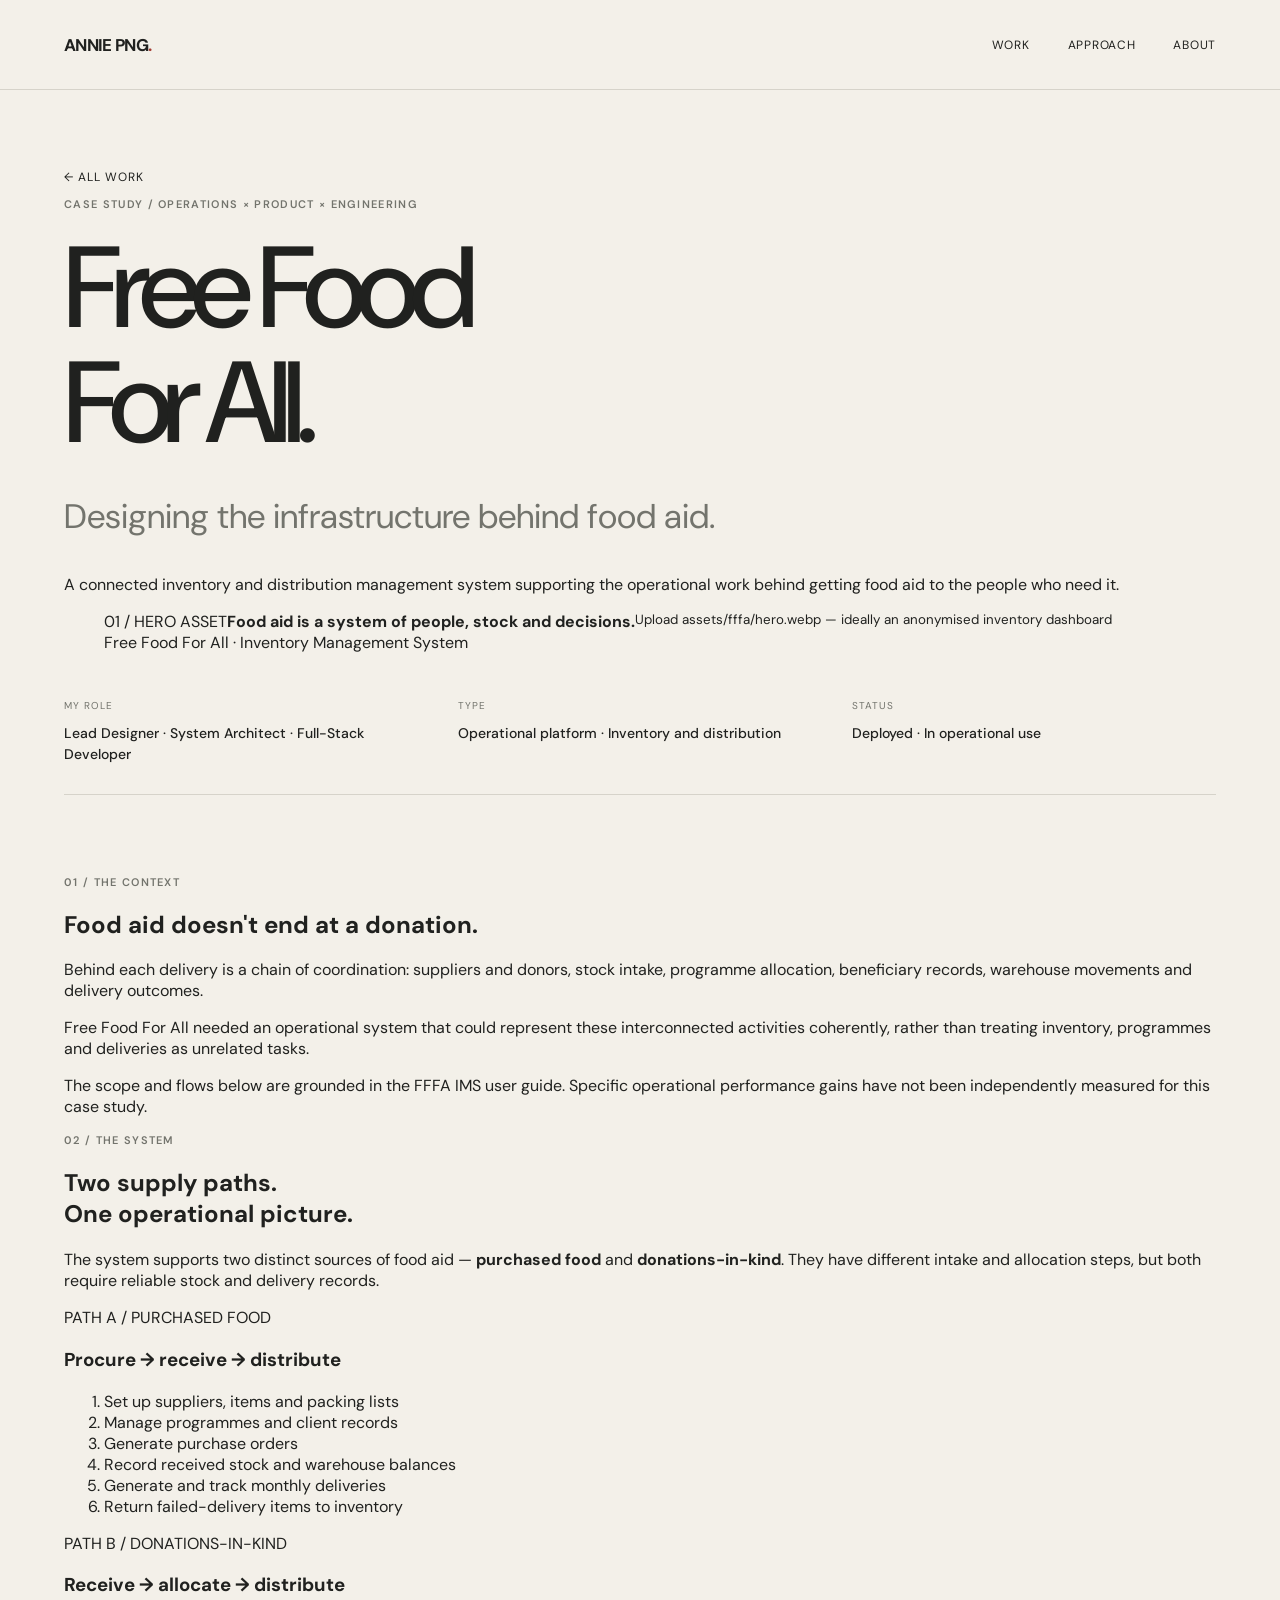
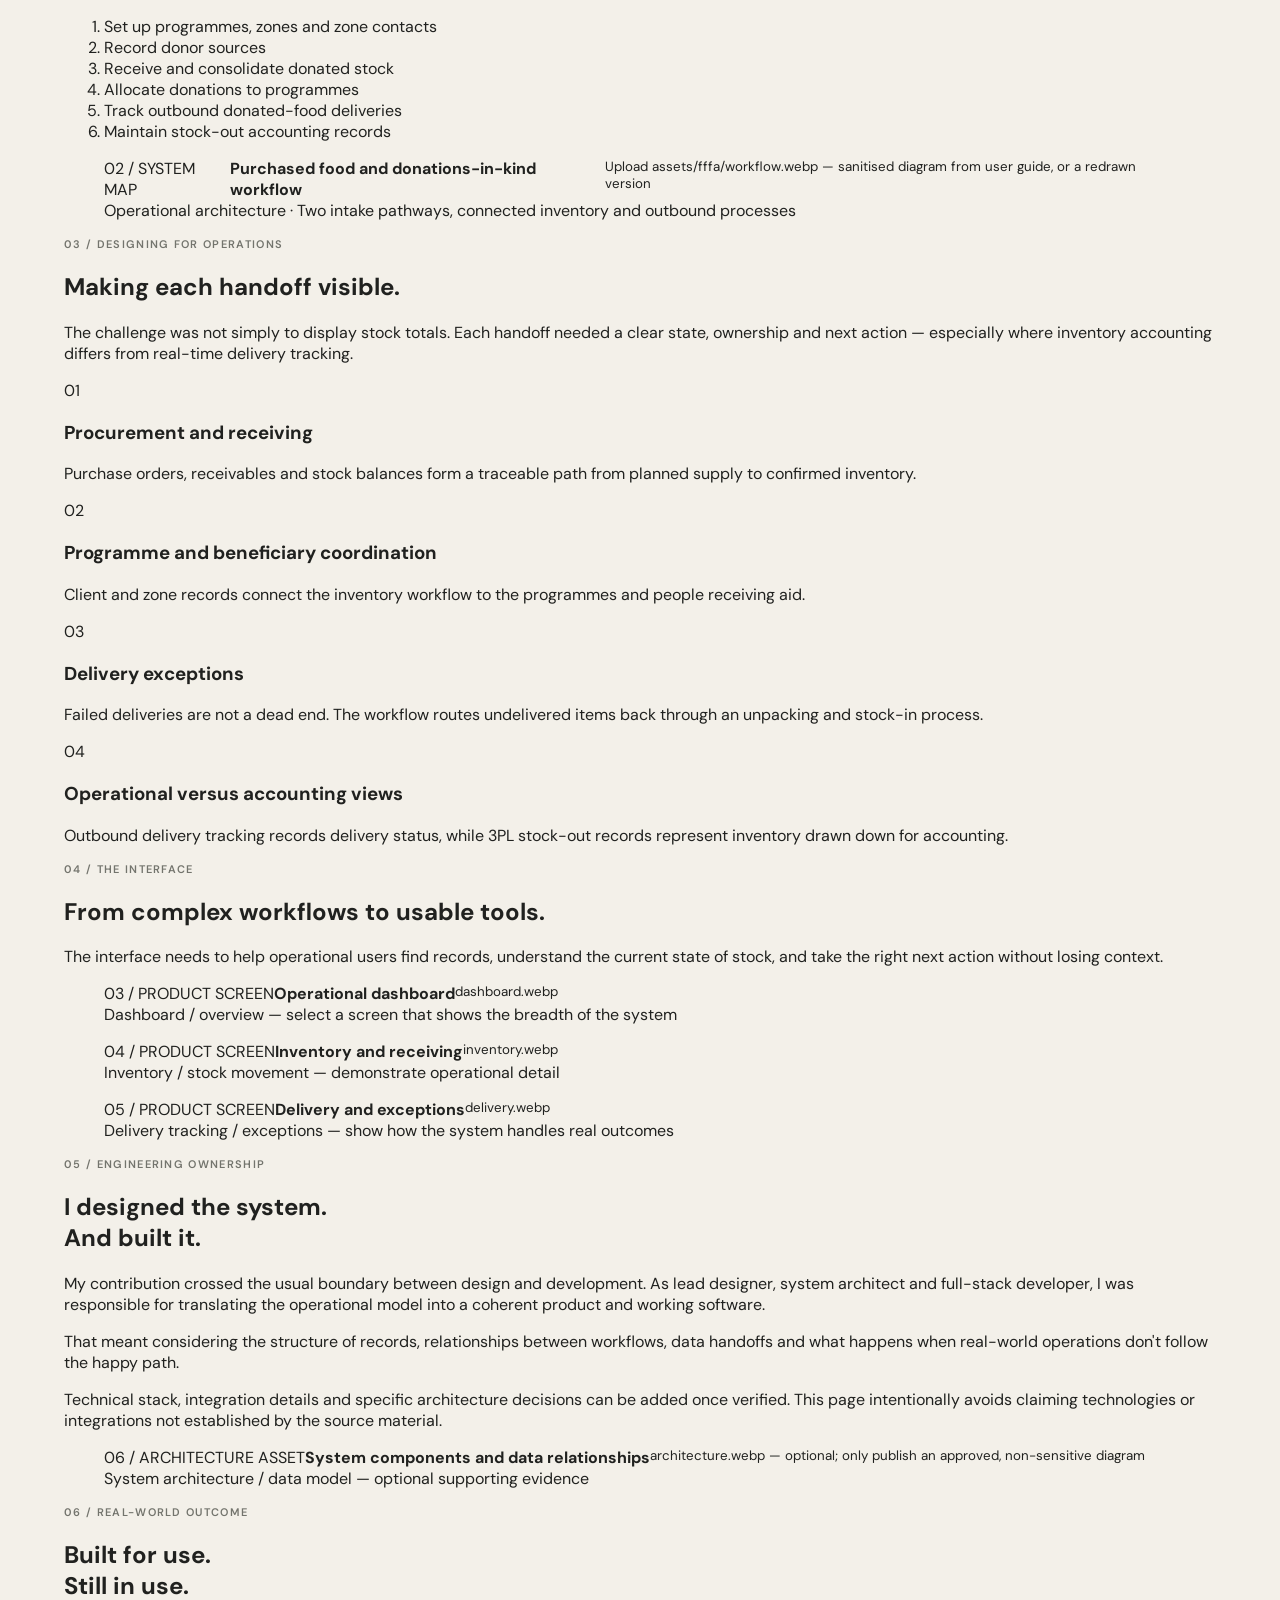
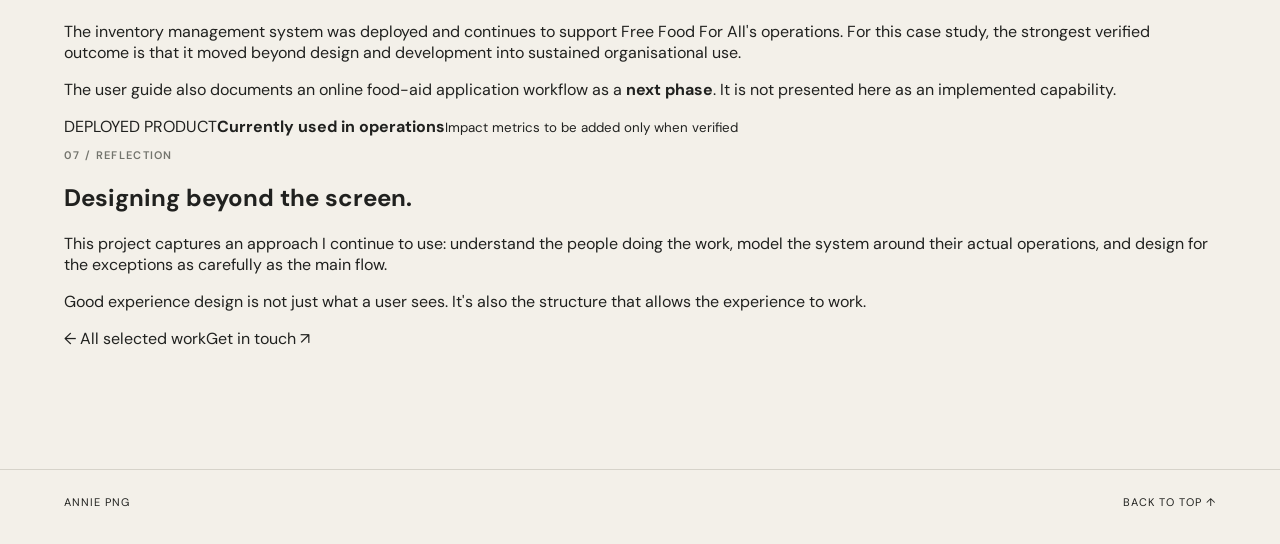
==== work/fffa.html @ aa63b238 "Add files via upload" ====
<!doctype html>
<html lang="en"><head><meta charset="utf-8"><meta name="viewport" content="width=device-width,initial-scale=1"><meta name="theme-color" content="#f3f0e9"><title>Free Food For All — Annie Png</title><meta name="description" content="How I designed, architected and built an operational inventory and food-aid distribution system for Free Food For All."><link rel="stylesheet" href="../styles.css"></head>
<body><header class="site-header shell"><a class="brand" href="../">ANNIE PNG<span>.</span></a><nav><a href="../#work">Work</a><a href="../#approach">Approach</a><a href="../#about">About</a></nav></header>
<main class="case shell fffa-case"><a class="back-link" href="../#work">← All work</a><p class="eyebrow">CASE STUDY / OPERATIONS × PRODUCT × ENGINEERING</p><h1>Free Food<br>For All<span class="fffa-dot">.</span></h1><p class="deck">Designing the infrastructure behind food aid.</p><p class="fffa-intro">A connected inventory and distribution management system supporting the operational work behind getting food aid to the people who need it.</p>
<figure class="fffa-cover"><img src="../assets/fffa/hero.webp" alt="FFFA inventory management system overview" onerror="this.style.display='none';this.nextElementSibling.style.display='flex'"><div class="fffa-missing" style="display:none"><span>01 / HERO ASSET</span><strong>Food aid is a system of people, stock and decisions.</strong><small>Upload assets/fffa/hero.webp — ideally an anonymised inventory dashboard</small></div><figcaption>Free Food For All · Inventory Management System</figcaption></figure>
<div class="case-meta"><div><span>MY ROLE</span><strong>Lead Designer · System Architect · Full-Stack Developer</strong></div><div><span>TYPE</span><strong>Operational platform · Inventory and distribution</strong></div><div><span>STATUS</span><strong>Deployed · In operational use</strong></div></div>
<section class="fffa-section"><p class="eyebrow">01 / THE CONTEXT</p><h2>Food aid doesn't end at a donation.</h2><div class="fffa-copy"><p>Behind each delivery is a chain of coordination: suppliers and donors, stock intake, programme allocation, beneficiary records, warehouse movements and delivery outcomes.</p><p>Free Food For All needed an operational system that could represent these interconnected activities coherently, rather than treating inventory, programmes and deliveries as unrelated tasks.</p><p class="fffa-small">The scope and flows below are grounded in the FFFA IMS user guide. Specific operational performance gains have not been independently measured for this case study.</p></div></section>
<section class="fffa-section"><p class="eyebrow">02 / THE SYSTEM</p><h2>Two supply paths.<br>One operational picture.</h2><div class="fffa-copy"><p>The system supports two distinct sources of food aid — <strong>purchased food</strong> and <strong>donations-in-kind</strong>. They have different intake and allocation steps, but both require reliable stock and delivery records.</p></div><div class="fffa-paths"><article><span>PATH A / PURCHASED FOOD</span><h3>Procure → receive → distribute</h3><ol><li>Set up suppliers, items and packing lists</li><li>Manage programmes and client records</li><li>Generate purchase orders</li><li>Record received stock and warehouse balances</li><li>Generate and track monthly deliveries</li><li>Return failed-delivery items to inventory</li></ol></article><article><span>PATH B / DONATIONS-IN-KIND</span><h3>Receive → allocate → distribute</h3><ol><li>Set up programmes, zones and zone contacts</li><li>Record donor sources</li><li>Receive and consolidate donated stock</li><li>Allocate donations to programmes</li><li>Track outbound donated-food deliveries</li><li>Maintain stock-out accounting records</li></ol></article></div><figure class="fffa-figure"><img loading="lazy" src="../assets/fffa/workflow.webp" alt="FFFA purchased and donated food operational workflow" onerror="this.style.display='none';this.nextElementSibling.style.display='flex'"><div class="fffa-missing" style="display:none"><span>02 / SYSTEM MAP</span><strong>Purchased food and donations-in-kind workflow</strong><small>Upload assets/fffa/workflow.webp — sanitised diagram from user guide, or a redrawn version</small></div><figcaption>Operational architecture · Two intake pathways, connected inventory and outbound processes</figcaption></figure></section>
<section class="fffa-section"><p class="eyebrow">03 / DESIGNING FOR OPERATIONS</p><h2>Making each handoff visible.</h2><div class="fffa-copy"><p>The challenge was not simply to display stock totals. Each handoff needed a clear state, ownership and next action — especially where inventory accounting differs from real-time delivery tracking.</p></div><div class="fffa-decisions"><article><span>01</span><div><h3>Procurement and receiving</h3><p>Purchase orders, receivables and stock balances form a traceable path from planned supply to confirmed inventory.</p></div></article><article><span>02</span><div><h3>Programme and beneficiary coordination</h3><p>Client and zone records connect the inventory workflow to the programmes and people receiving aid.</p></div></article><article><span>03</span><div><h3>Delivery exceptions</h3><p>Failed deliveries are not a dead end. The workflow routes undelivered items back through an unpacking and stock-in process.</p></div></article><article><span>04</span><div><h3>Operational versus accounting views</h3><p>Outbound delivery tracking records delivery status, while 3PL stock-out records represent inventory drawn down for accounting.</p></div></article></div></section>
<section class="fffa-section"><p class="eyebrow">04 / THE INTERFACE</p><h2>From complex workflows to usable tools.</h2><div class="fffa-copy"><p>The interface needs to help operational users find records, understand the current state of stock, and take the right next action without losing context.</p></div><div class="fffa-gallery"><figure><img loading="lazy" src="../assets/fffa/dashboard.webp" alt="FFFA operational dashboard" onerror="this.style.display='none';this.nextElementSibling.style.display='flex'"><div class="fffa-missing" style="display:none"><span>03 / PRODUCT SCREEN</span><strong>Operational dashboard</strong><small>dashboard.webp</small></div><figcaption>Dashboard / overview — select a screen that shows the breadth of the system</figcaption></figure><figure><img loading="lazy" src="../assets/fffa/inventory.webp" alt="FFFA inventory and stock tracking screen" onerror="this.style.display='none';this.nextElementSibling.style.display='flex'"><div class="fffa-missing" style="display:none"><span>04 / PRODUCT SCREEN</span><strong>Inventory and receiving</strong><small>inventory.webp</small></div><figcaption>Inventory / stock movement — demonstrate operational detail</figcaption></figure><figure><img loading="lazy" src="../assets/fffa/delivery.webp" alt="FFFA delivery tracking screen" onerror="this.style.display='none';this.nextElementSibling.style.display='flex'"><div class="fffa-missing" style="display:none"><span>05 / PRODUCT SCREEN</span><strong>Delivery and exceptions</strong><small>delivery.webp</small></div><figcaption>Delivery tracking / exceptions — show how the system handles real outcomes</figcaption></figure></div></section>
<section class="fffa-section"><p class="eyebrow">05 / ENGINEERING OWNERSHIP</p><h2>I designed the system.<br>And built it.</h2><div class="fffa-copy"><p>My contribution crossed the usual boundary between design and development. As lead designer, system architect and full-stack developer, I was responsible for translating the operational model into a coherent product and working software.</p><p>That meant considering the structure of records, relationships between workflows, data handoffs and what happens when real-world operations don't follow the happy path.</p><p class="fffa-small">Technical stack, integration details and specific architecture decisions can be added once verified. This page intentionally avoids claiming technologies or integrations not established by the source material.</p></div><figure class="fffa-figure"><img loading="lazy" src="../assets/fffa/architecture.webp" alt="FFFA system architecture or data relationship diagram" onerror="this.style.display='none';this.nextElementSibling.style.display='flex'"><div class="fffa-missing" style="display:none"><span>06 / ARCHITECTURE ASSET</span><strong>System components and data relationships</strong><small>architecture.webp — optional; only publish an approved, non-sensitive diagram</small></div><figcaption>System architecture / data model — optional supporting evidence</figcaption></figure></section>
<section class="fffa-section"><p class="eyebrow">06 / REAL-WORLD OUTCOME</p><h2>Built for use.<br>Still in use.</h2><div class="fffa-copy"><p>The inventory management system was deployed and continues to support Free Food For All's operations. For this case study, the strongest verified outcome is that it moved beyond design and development into sustained organisational use.</p><p>The user guide also documents an online food-aid application workflow as a <strong>next phase</strong>. It is not presented here as an implemented capability.</p></div><div class="fffa-outcome"><span>DEPLOYED PRODUCT</span><strong>Currently used in operations</strong><small>Impact metrics to be added only when verified</small></div></section>
<section class="fffa-section"><p class="eyebrow">07 / REFLECTION</p><h2>Designing beyond the screen.</h2><div class="fffa-copy"><p>This project captures an approach I continue to use: understand the people doing the work, model the system around their actual operations, and design for the exceptions as carefully as the main flow.</p><p>Good experience design is not just what a user sees. It's also the structure that allows the experience to work.</p></div></section>
<div class="fffa-end"><a href="../#work">← All selected work</a><a href="mailto:anniepng_95@hotmail.com">Get in touch ↗</a></div></main><footer class="shell"><span>ANNIE PNG</span><a href="../#top">BACK TO TOP ↑</a></footer></body></html>
---- styles.css ----
@import url('https://fonts.googleapis.com/css2?family=DM+Sans:wght@400;500;600;700&family=Playfair+Display:ital,wght@1,500&display=swap');
:root{--bg:#f3f0e9;--ink:#20211f;--muted:#73746d;--line:#d6d3ca;--red:#a33b32}*{box-sizing:border-box}html{scroll-behavior:smooth}body{margin:0;background:var(--bg);color:var(--ink);font-family:'DM Sans',Arial,sans-serif;-webkit-font-smoothing:antialiased}a{color:inherit;text-decoration:none}a:focus-visible{outline:2px solid var(--red);outline-offset:4px}.shell{max-width:1440px;margin:auto;padding-left:clamp(22px,5vw,80px);padding-right:clamp(22px,5vw,80px)}.site-header{height:90px;display:flex;align-items:center;justify-content:space-between;border-bottom:1px solid var(--line)}.brand{font-size:17px;letter-spacing:-.04em;font-weight:700}.brand span{color:var(--red)}nav{display:flex;gap:clamp(12px,3vw,38px)}nav a{font-size:12px;text-transform:uppercase;letter-spacing:.06em}.eyebrow,.section-head,.tagline{font-size:11px;letter-spacing:.12em;font-weight:600}.eyebrow{color:var(--muted)}.hero{padding-top:clamp(85px,12vw,190px);padding-bottom:120px}.hero h1{font-size:clamp(72px,11vw,166px);letter-spacing:-.085em;line-height:.96;font-weight:500;margin:26px 0 12px}.hero h1 em,.approach h2 em{font-family:'Playfair Display',Georgia,serif;font-weight:500;letter-spacing:-.08em}.hero-sub{font-size:clamp(23px,3vw,42px);letter-spacing:-.045em;margin:0;color:var(--muted)}.hero-bottom{display:flex;justify-content:space-between;gap:60px;align-items:end;margin-top:90px}.hero-bottom p{font-size:18px;line-height:1.65;max-width:560px;margin:0}.text-link{font-size:12px;text-transform:uppercase;letter-spacing:.09em;border-bottom:1px solid var(--ink);padding-bottom:12px;white-space:nowrap}.text-link span{font-size:20px;margin-left:25px}.section-head{display:flex;justify-content:space-between;gap:16px;padding:18px 0 28px;border-top:1px solid var(--ink)}.section-head span:last-child{color:var(--muted)}.featured-grid{display:grid;grid-template-columns:1fr 1fr;gap:75px 24px}.project-card{display:block;min-width:0}.media{aspect-ratio:1.27;overflow:hidden;position:relative;background:#d8d7cf}.media.has-image{background-size:cover;background-position:center}.placeholder{width:100%;height:100%;padding:7%;display:flex;flex-direction:column;justify-content:space-between}.placeholder span{font-size:11px;letter-spacing:.1em}.placeholder strong{font-size:clamp(32px,4vw,67px);line-height:1;letter-spacing:-.065em;font-weight:500}.placeholder small{font-size:11px;opacity:.65}.placeholder i{font-family:Georgia,serif;font-weight:normal}.media-fffa{background:#d9e3e5;color:#25475a}.media-propel{background:#d4d0c9;color:#4a4a44}.media-univers{background:#ceded9;color:#244b45}.media-gala{background:#362d34;color:#f1e5d9}.media-grow{background:#d9d7e3;color:#464260}.media-quantum{background:#2b3d4c;color:#f0f0e9}.project-card:hover .media{filter:brightness(.96)}.project-meta{display:flex;justify-content:space-between;gap:12px;align-items:start;margin-top:17px}.project-meta h3{font-size:26px;letter-spacing:-.045em;font-weight:500;margin:0 0 5px}.project-meta p{font-size:14px;color:var(--muted);margin:0;line-height:1.6}.project-meta>span{font-size:22px}.tagline{font-size:10px;color:var(--muted);margin-top:20px}.secondary-head{margin-top:120px}.support-grid{display:grid;grid-template-columns:1fr 1fr;gap:24px}.support-grid .media{aspect-ratio:1.65}.support-grid .placeholder strong{font-size:clamp(35px,4vw,58px)}.approach{background:#222320;color:#f3f0e9;margin-top:140px}.approach-inner{padding-top:110px;padding-bottom:125px}.approach .eyebrow{color:#b1b1a8}.approach h2{font-size:clamp(45px,7vw,98px);font-weight:500;line-height:1.04;letter-spacing:-.065em;margin:42px 0}.approach-inner>p:not(.eyebrow){max-width:540px;color:#c0c0b7;line-height:1.7;font-size:18px}.approach ol{list-style:none;padding:0;margin:75px 0 0;max-width:780px}.approach li{border-top:1px solid #53544e;padding:19px 0;font-size:clamp(19px,2.3vw,29px);letter-spacing:-.03em}.approach li span{font-size:12px;color:#a5a69f;margin-right:35px;vertical-align:middle}.archive{padding-top:120px;padding-bottom:140px}.archive-grid{display:grid;grid-template-columns:repeat(2,1fr);gap:12px}.archive-grid a{min-height:240px;background:#e9e5dc;padding:25px;display:flex;flex-direction:column}.archive-grid a:hover{background:#e0dcd2}.archive-grid span{font-size:11px;color:var(--muted)}.archive-grid h3{font-size:37px;font-weight:500;letter-spacing:-.06em;margin:35px 0 4px}.archive-grid p{color:var(--muted);font-size:13px;margin:0}.archive-grid b{align-self:flex-end;margin-top:auto;font-size:21px;font-weight:400}.about{padding-top:90px;border-top:1px solid var(--ink)}.about h2{font-size:clamp(46px,7vw,96px);line-height:1.08;letter-spacing:-.075em;font-weight:500;margin:40px 0}.about-grid{display:grid;grid-template-columns:1fr 1fr;gap:60px;max-width:1000px}.about-grid p{font-size:18px;line-height:1.7;color:#53544e}.contact{border-top:1px solid var(--line);margin-top:125px;padding:55px 0 110px}.contact h2{font-size:clamp(45px,6vw,80px);margin:0 0 35px}.contact a{border-bottom:1px solid var(--ink);padding-bottom:8px;text-transform:uppercase;letter-spacing:.1em;font-size:12px}footer{border-top:1px solid var(--line);padding-top:25px;padding-bottom:35px;display:flex;justify-content:space-between;font-size:11px;letter-spacing:.09em}.case{padding-top:75px;padding-bottom:120px}.case h1{font-size:clamp(58px,9vw,125px);line-height:1;letter-spacing:-.08em;font-weight:500;margin:20px 0}.case .deck{font-size:clamp(20px,2.8vw,34px);color:var(--muted);max-width:880px;line-height:1.3}.case .case-hero{margin-top:55px;aspect-ratio:16/7}.case .case-hero .placeholder strong{font-size:clamp(44px,7vw,100px)}.case-meta{display:grid;grid-template-columns:repeat(3,1fr);gap:30px;border-bottom:1px solid var(--line);padding:30px 0;margin-bottom:80px}.case-meta span{display:block;color:var(--muted);font-size:10px;letter-spacing:.1em;margin-bottom:10px}.case-meta strong{font-size:14px;font-weight:500}.case-section{display:grid;grid-template-columns:1fr 2fr;gap:50px;border-top:1px solid var(--line);padding:35px 0 65px}.case-section h2{font-size:13px;font-weight:500;margin:0}.case-section p{font-size:19px;line-height:1.7;margin:0;max-width:770px}.asset-slot{border:1px dashed #aaa69d;background:#eae6dd;min-height:250px;padding:35px;display:flex;flex-direction:column;justify-content:space-between;margin:25px 0}.asset-slot strong{font-size:22px;font-weight:500}.asset-slot small{font-size:12px;color:var(--muted)}.video-wrap video{display:block;width:100%;background:#1d1d1d}.back-link{font-size:12px;letter-spacing:.08em;text-transform:uppercase}.note{font-size:13px;color:var(--muted);line-height:1.7}.hide{display:none!important}@media(max-width:780px){.site-header{height:70px}.site-header nav{gap:13px}.site-header nav a{font-size:10px}.hero{padding-top:95px;padding-bottom:90px}.hero h1{font-size:clamp(64px,14vw,105px)}.hero-bottom{display:block;margin-top:55px}.hero-bottom p{font-size:16px;margin-bottom:40px}.featured-grid{grid-template-columns:1fr;gap:60px}.media{aspect-ratio:1.3}.placeholder strong{font-size:48px}.secondary-head{margin-top:85px}.support-grid{gap:15px}.support-grid .project-meta h3{font-size:21px}.support-grid .project-meta p{font-size:12px}.approach{margin-top:95px}.approach-inner{padding-top:75px;padding-bottom:80px}.approach h2{font-size:clamp(42px,9vw,70px)}.archive{padding-top:85px;padding-bottom:90px}.archive-grid{grid-template-columns:1fr}.archive-grid a{min-height:190px}.about-grid{grid-template-columns:1fr;gap:0}.about-grid p{font-size:16px}.contact{margin-top:75px}.case-meta{grid-template-columns:1fr;gap:15px}.case-section{grid-template-columns:1fr;gap:16px}.case-section p{font-size:16px}.case .case-hero{aspect-ratio:4/3}}@media(prefers-reduced-motion:reduce){html{scroll-behavior:auto}}

/* Propel editorial case study */
.propel-period{color:#7845fb}.propel-hero{margin:55px 0 0;background:#e9e7e5;overflow:hidden}.propel-hero img{display:block;width:100%;height:auto}.propel-case figure{margin-left:0;margin-right:0}.propel-case figcaption{padding:12px 0 0;font-size:11px;letter-spacing:.07em;color:var(--muted);text-transform:uppercase}.propel-story{border-top:1px solid var(--line);padding:58px 0 85px}.propel-story>h2{font-size:clamp(34px,5vw,66px);letter-spacing:-.065em;line-height:1.09;font-weight:500;max-width:850px;margin:22px 0 28px}.propel-story>p:not(.eyebrow){font-size:clamp(16px,1.6vw,20px);line-height:1.7;max-width:850px;color:#55554f}.propel-story figure{margin-top:45px}.propel-story img{width:100%;height:auto;display:block;border:1px solid #e3e1db;background:white}.research-grid{display:grid;grid-template-columns:repeat(2,minmax(0,1fr));gap:12px;margin:42px 0 22px}.research-grid article{background:#eae6dd;padding:30px;min-height:200px}.research-grid article span,.propel-contact span{font-size:11px;letter-spacing:.12em;color:var(--muted)}.research-grid h3{font-size:25px;letter-spacing:-.04em;font-weight:500;margin:20px 0 10px}.research-grid p{font-size:15px;line-height:1.6;color:#55554f;margin:0}.propel-story .propel-caveat{font-size:12px!important;color:var(--muted)!important}.propel-gallery{display:grid;gap:24px;margin-top:45px}.propel-gallery.two{grid-template-columns:1fr 1fr}.propel-gallery figure{margin:0;min-width:0}.propel-contact{border-top:1px solid var(--ink);padding:38px 0 70px;display:flex;align-items:center;justify-content:space-between;gap:20px}.propel-contact a{font-size:clamp(25px,4vw,52px);letter-spacing:-.06em}@media(max-width:780px){.propel-story{padding:42px 0 65px}.research-grid,.propel-gallery.two{grid-template-columns:1fr}.research-grid article{min-height:0}.propel-contact{align-items:start;flex-direction:column}}
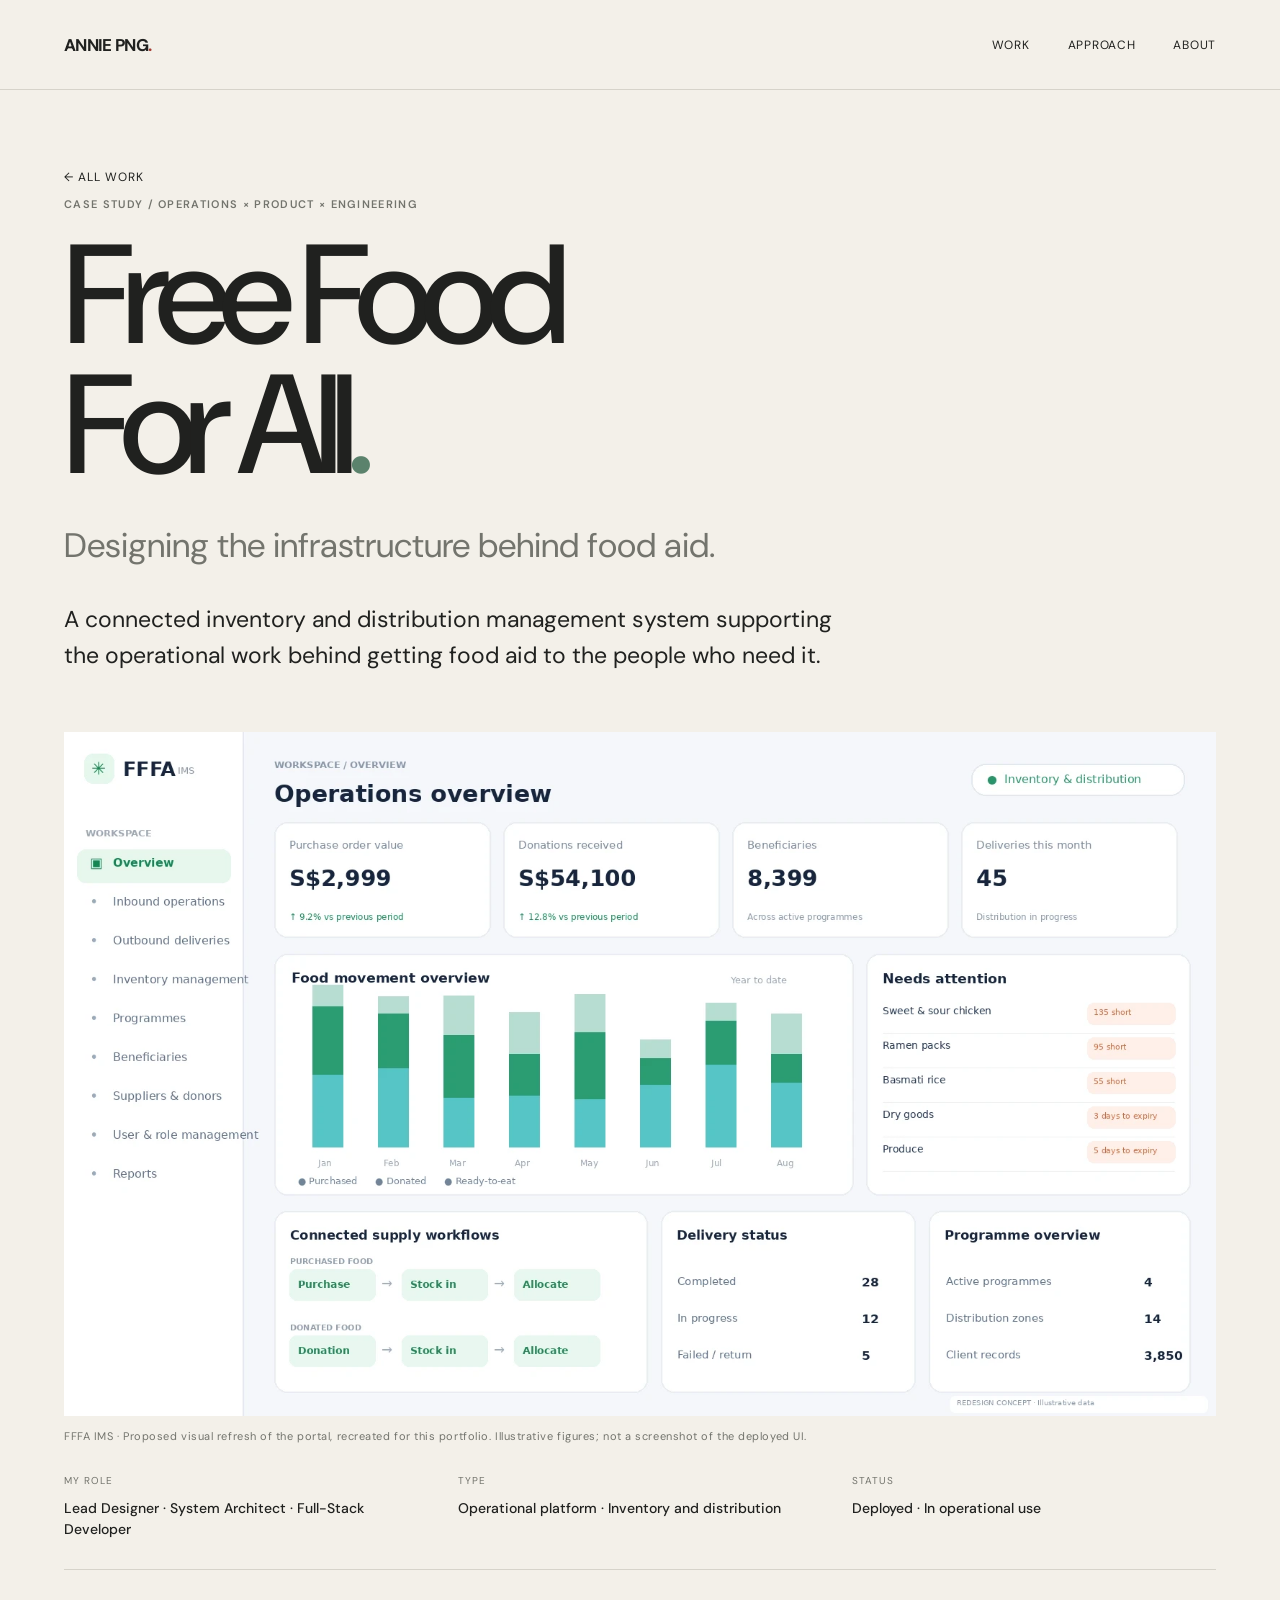
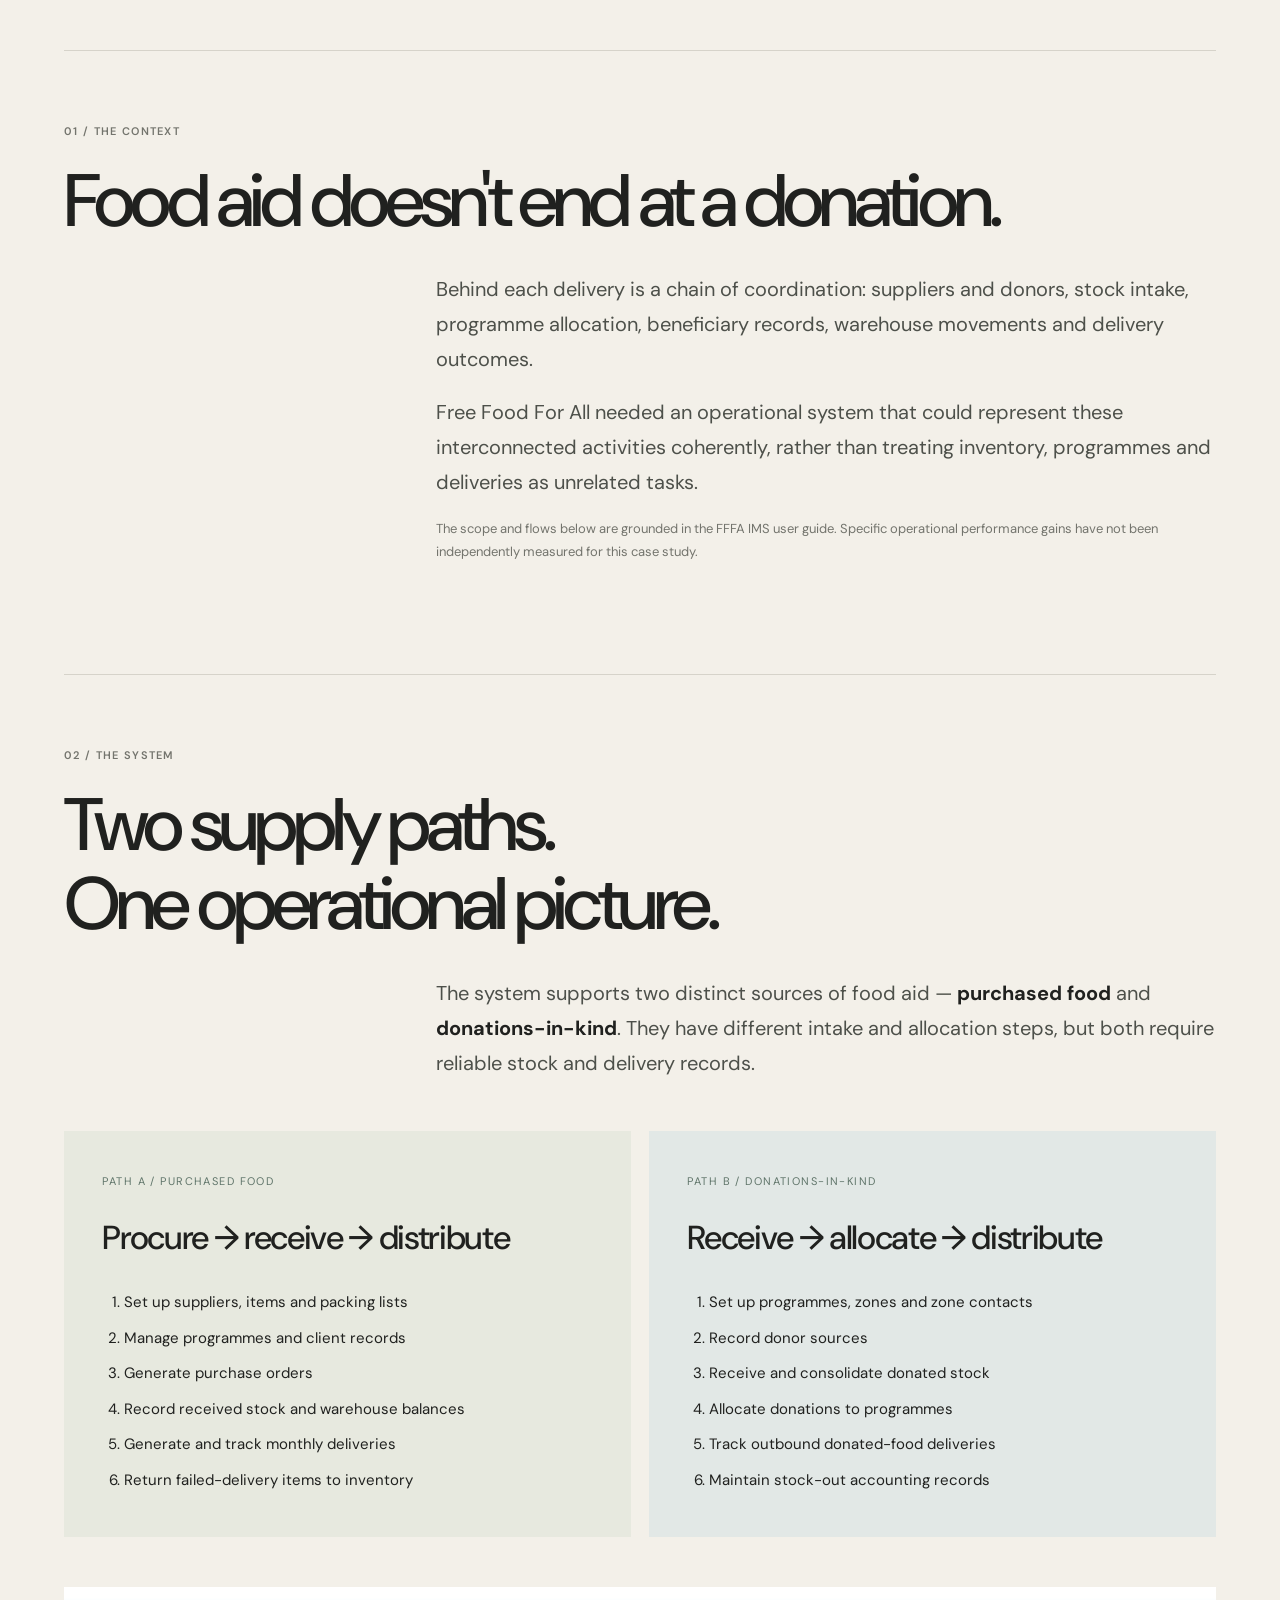
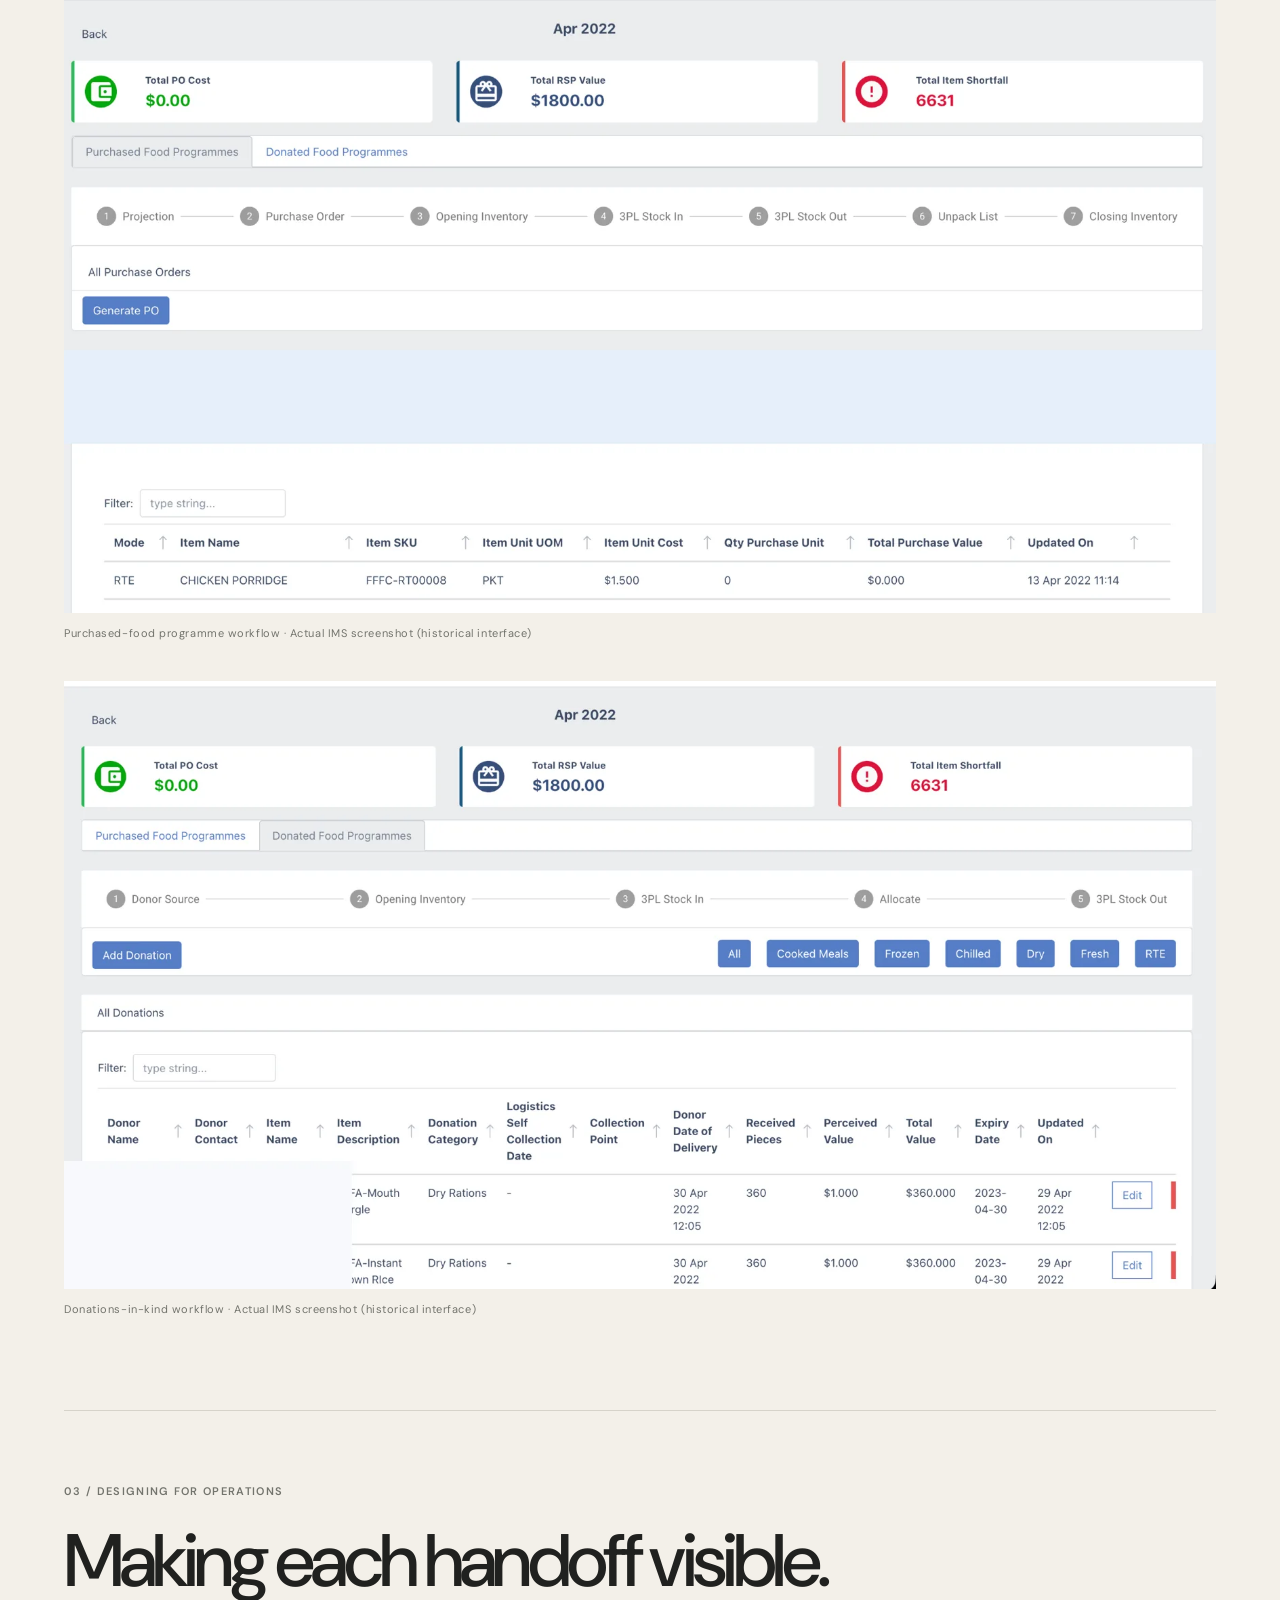
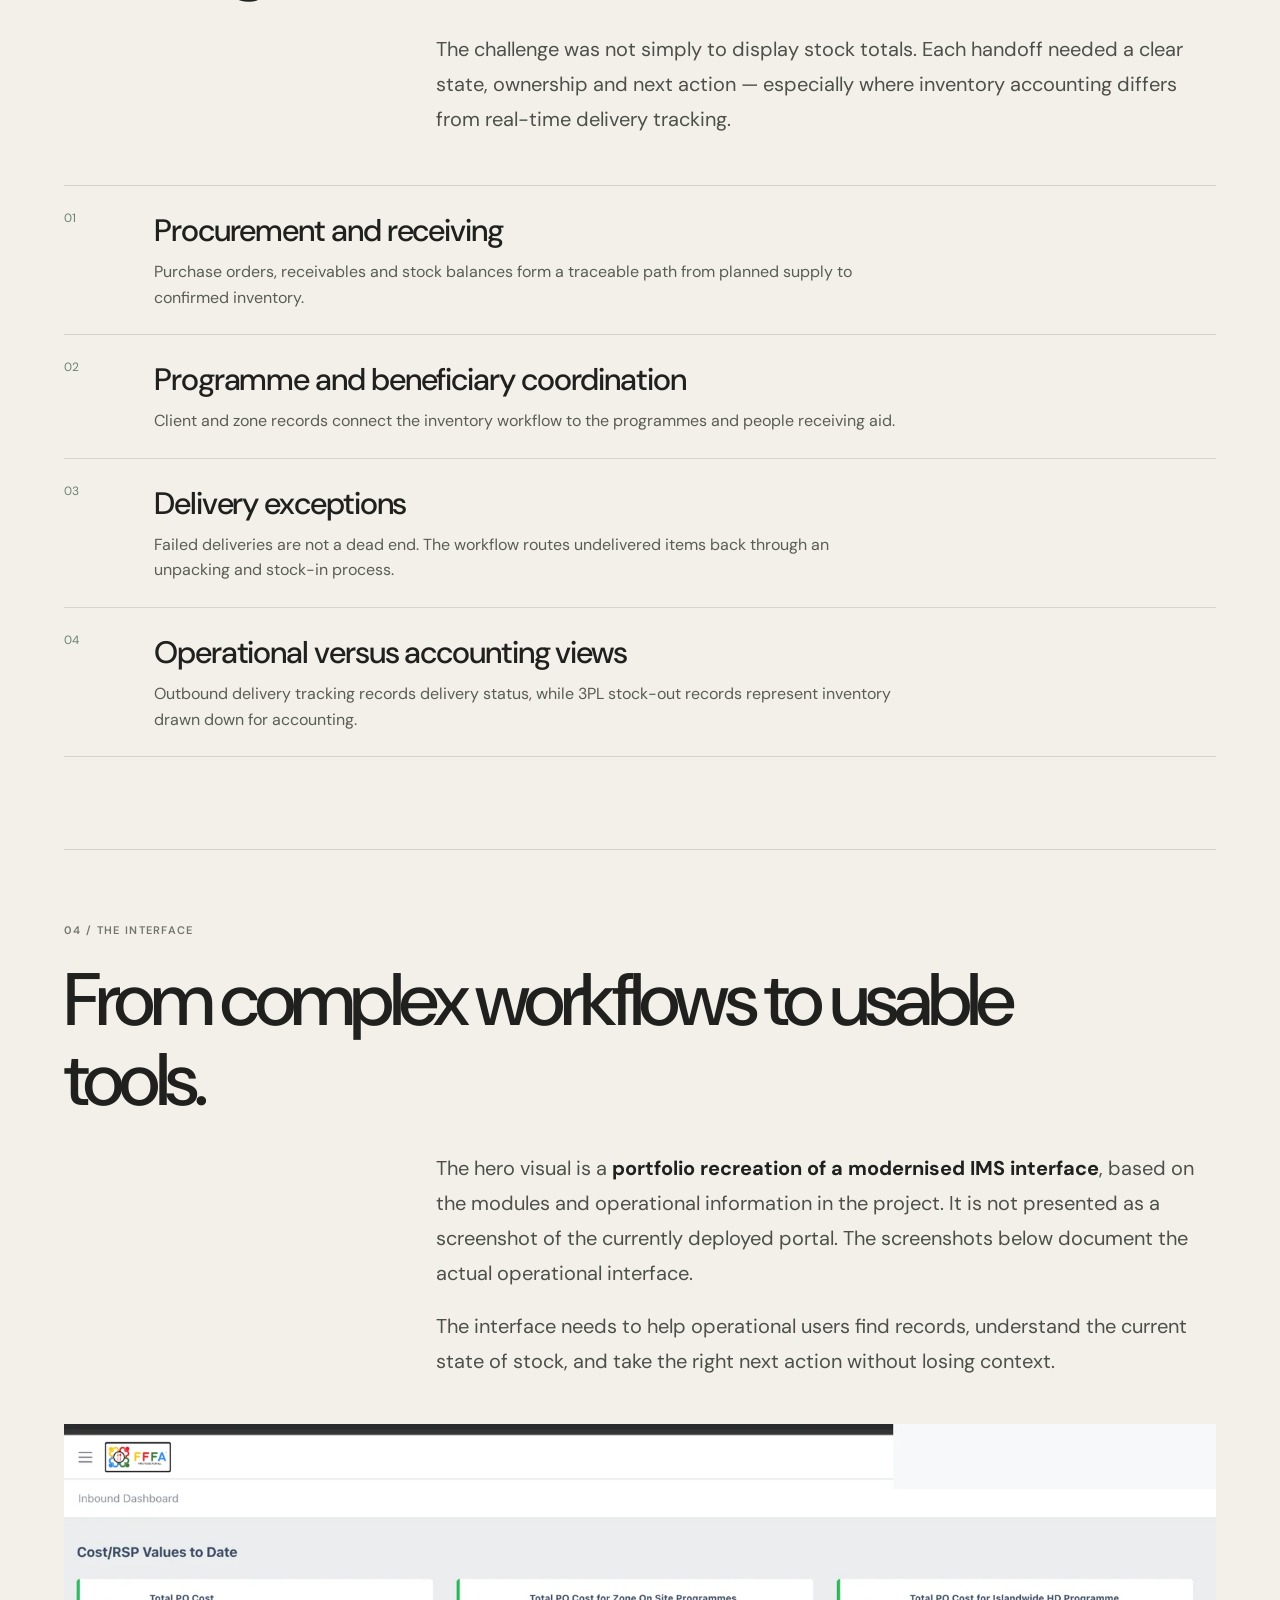
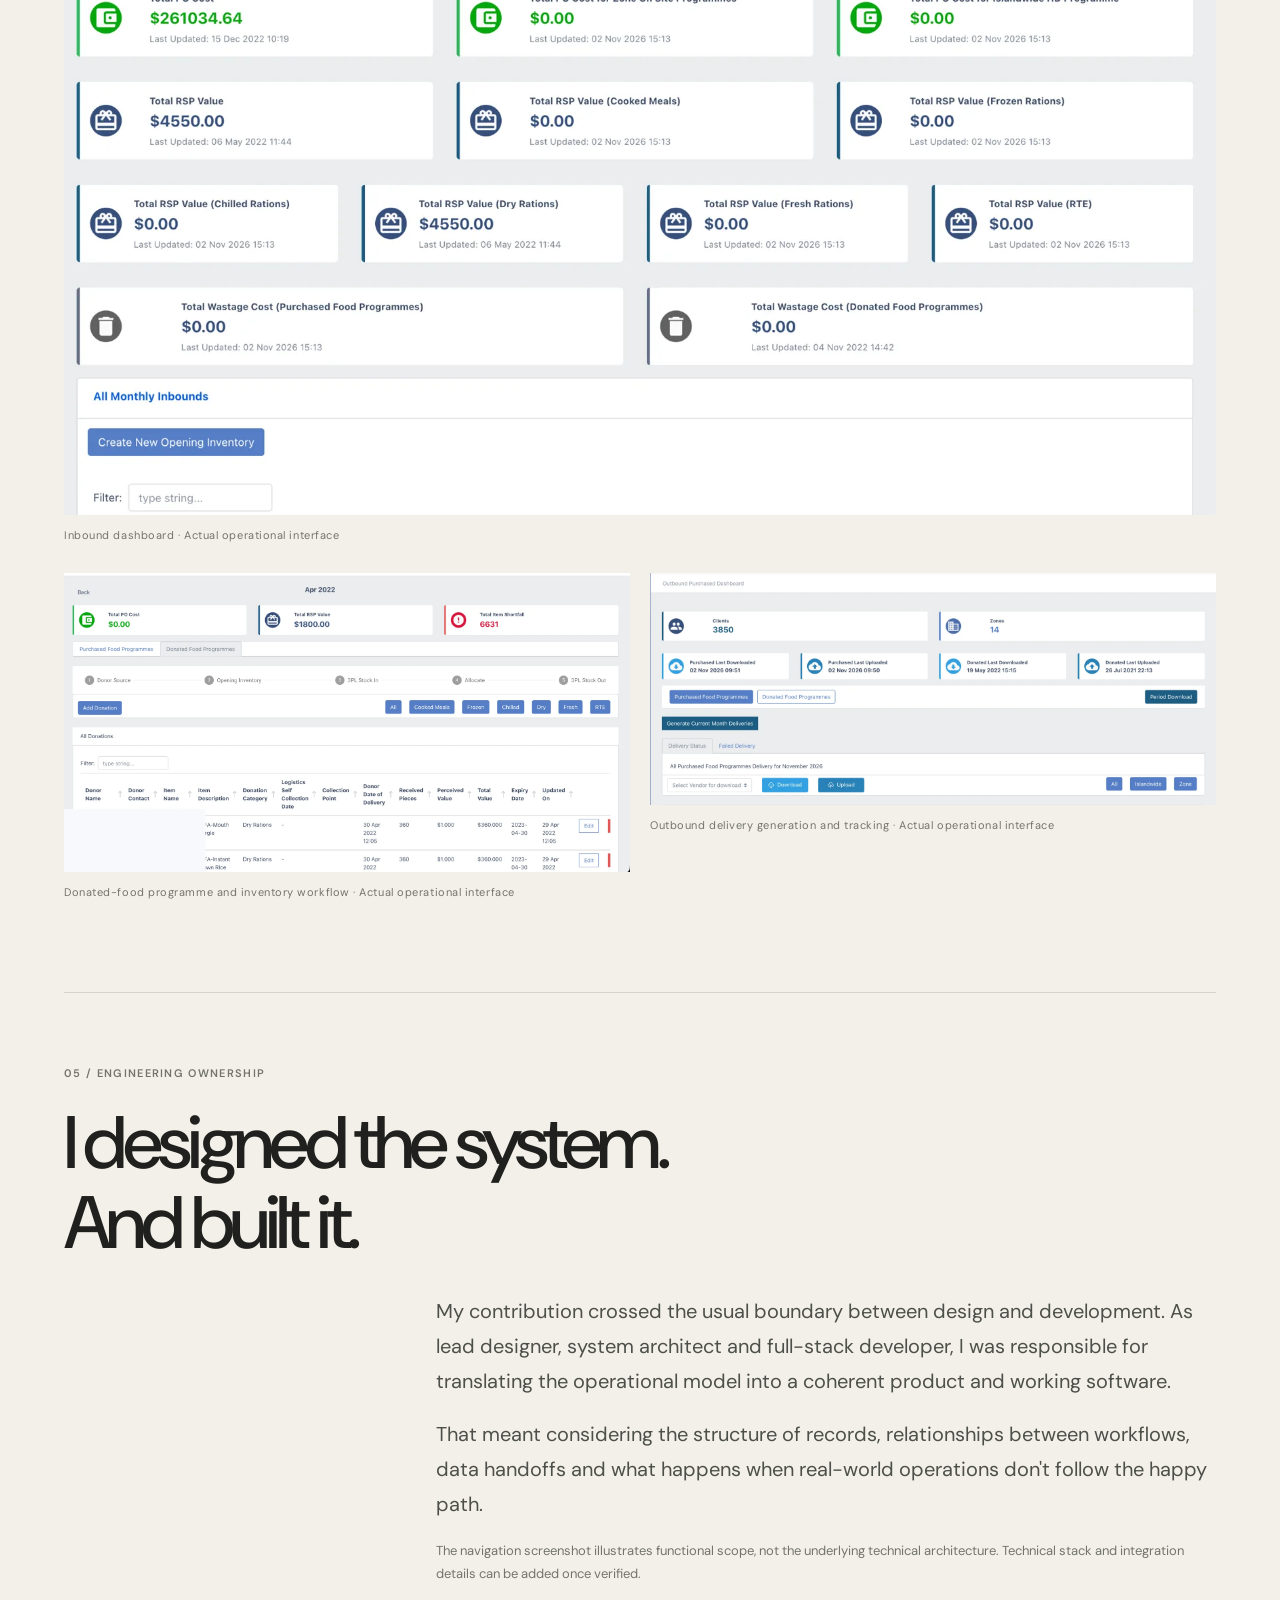
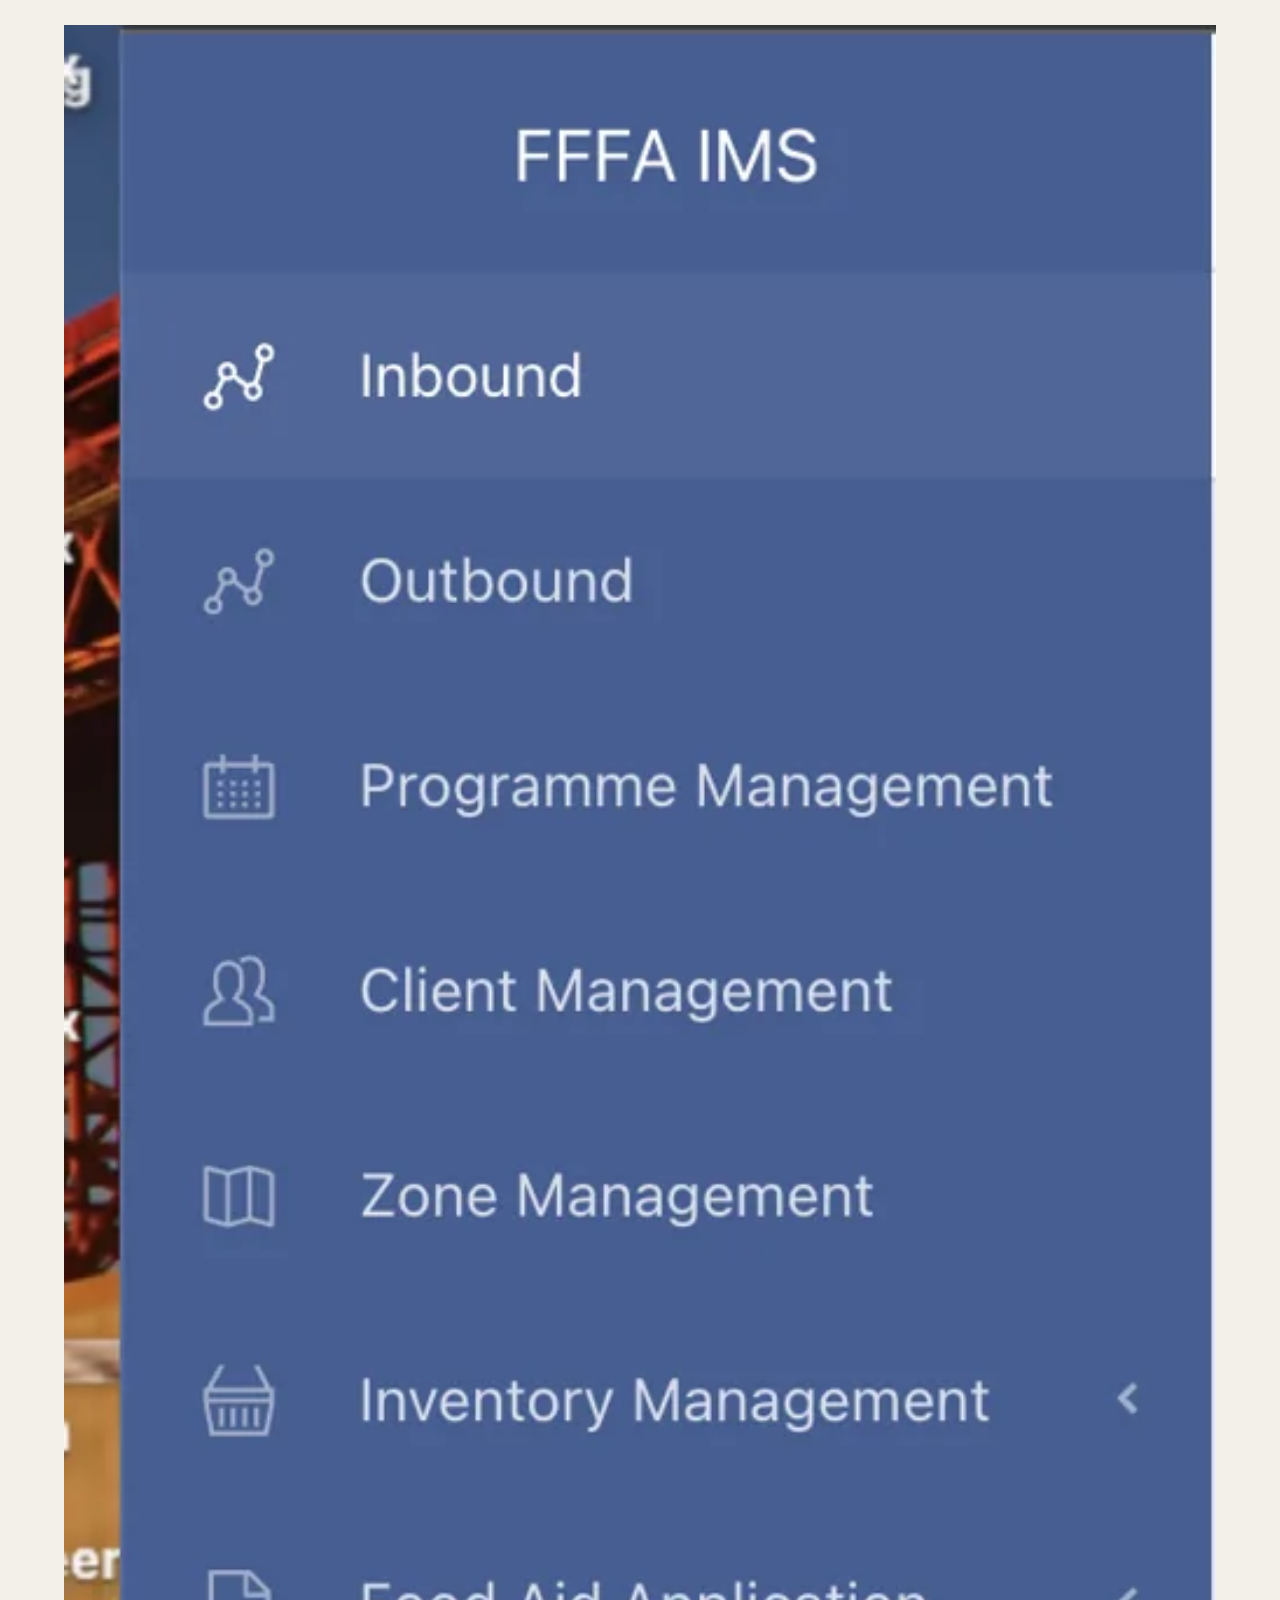
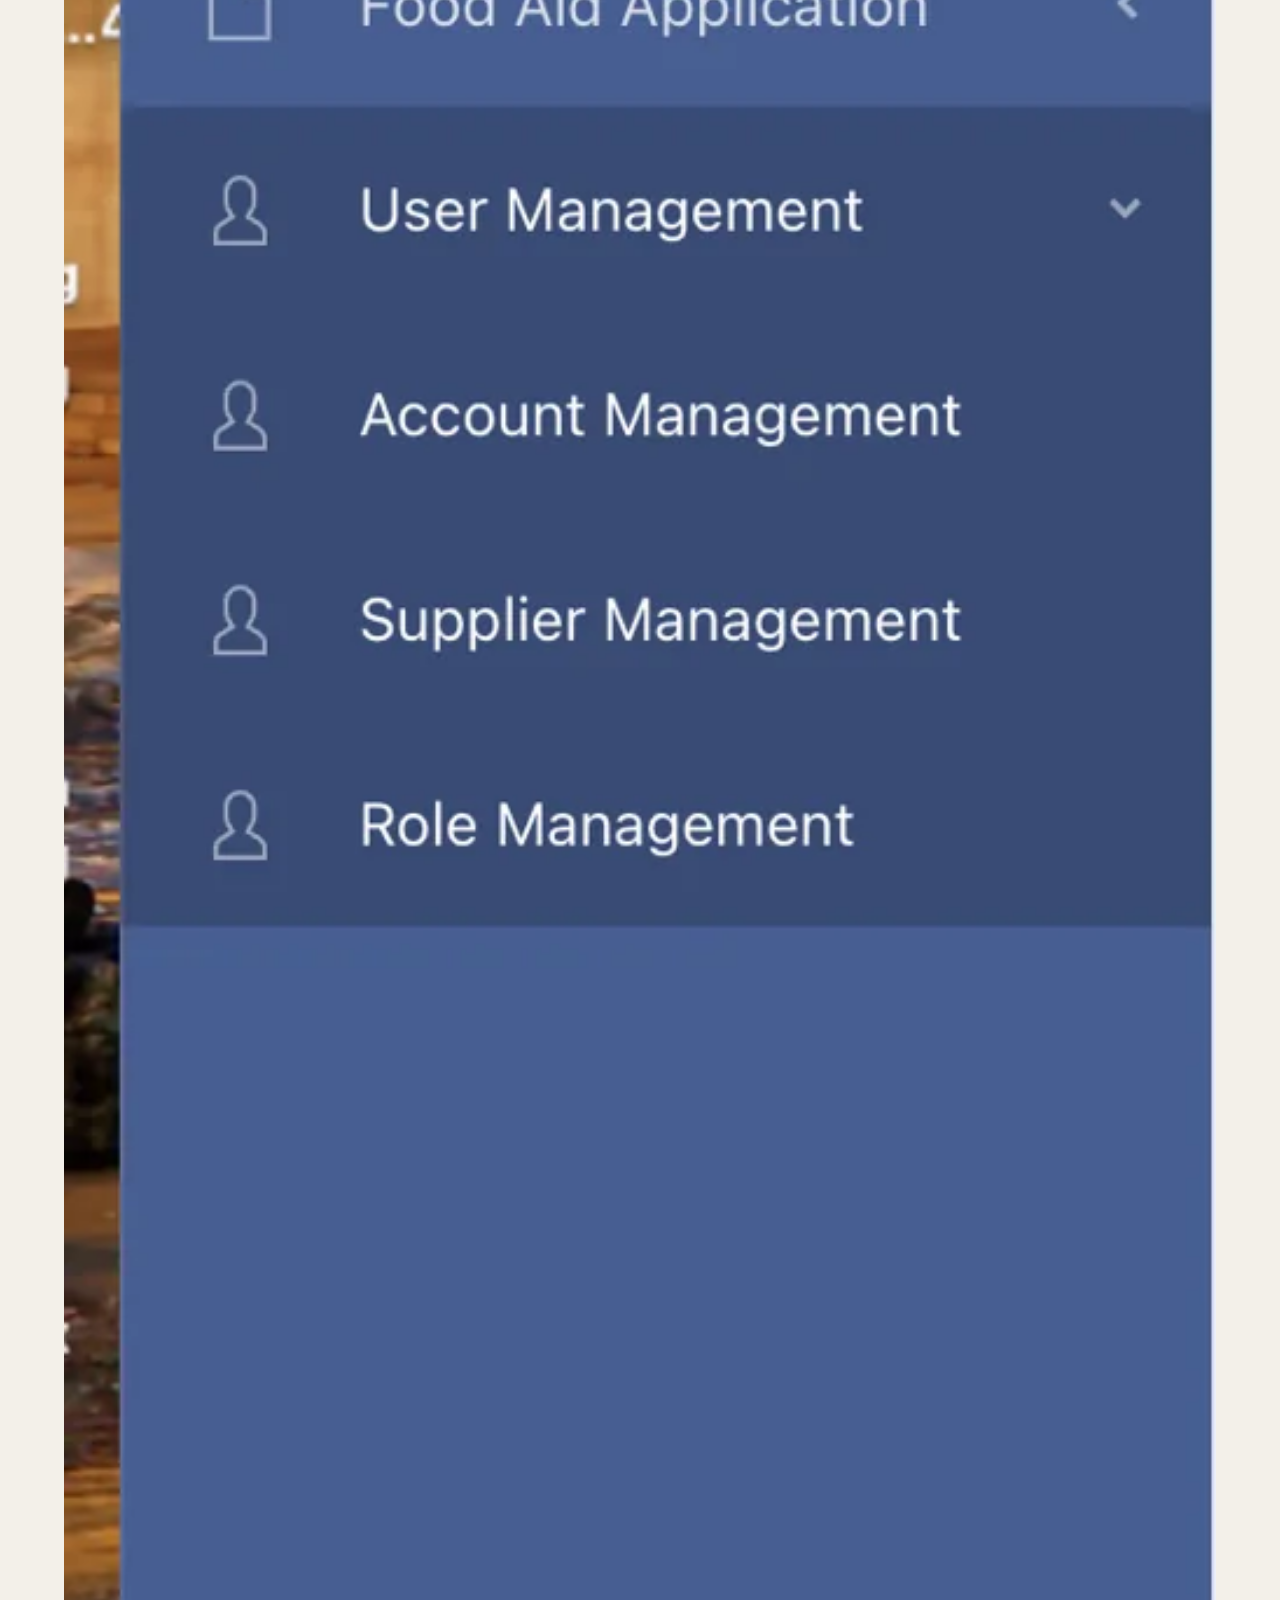
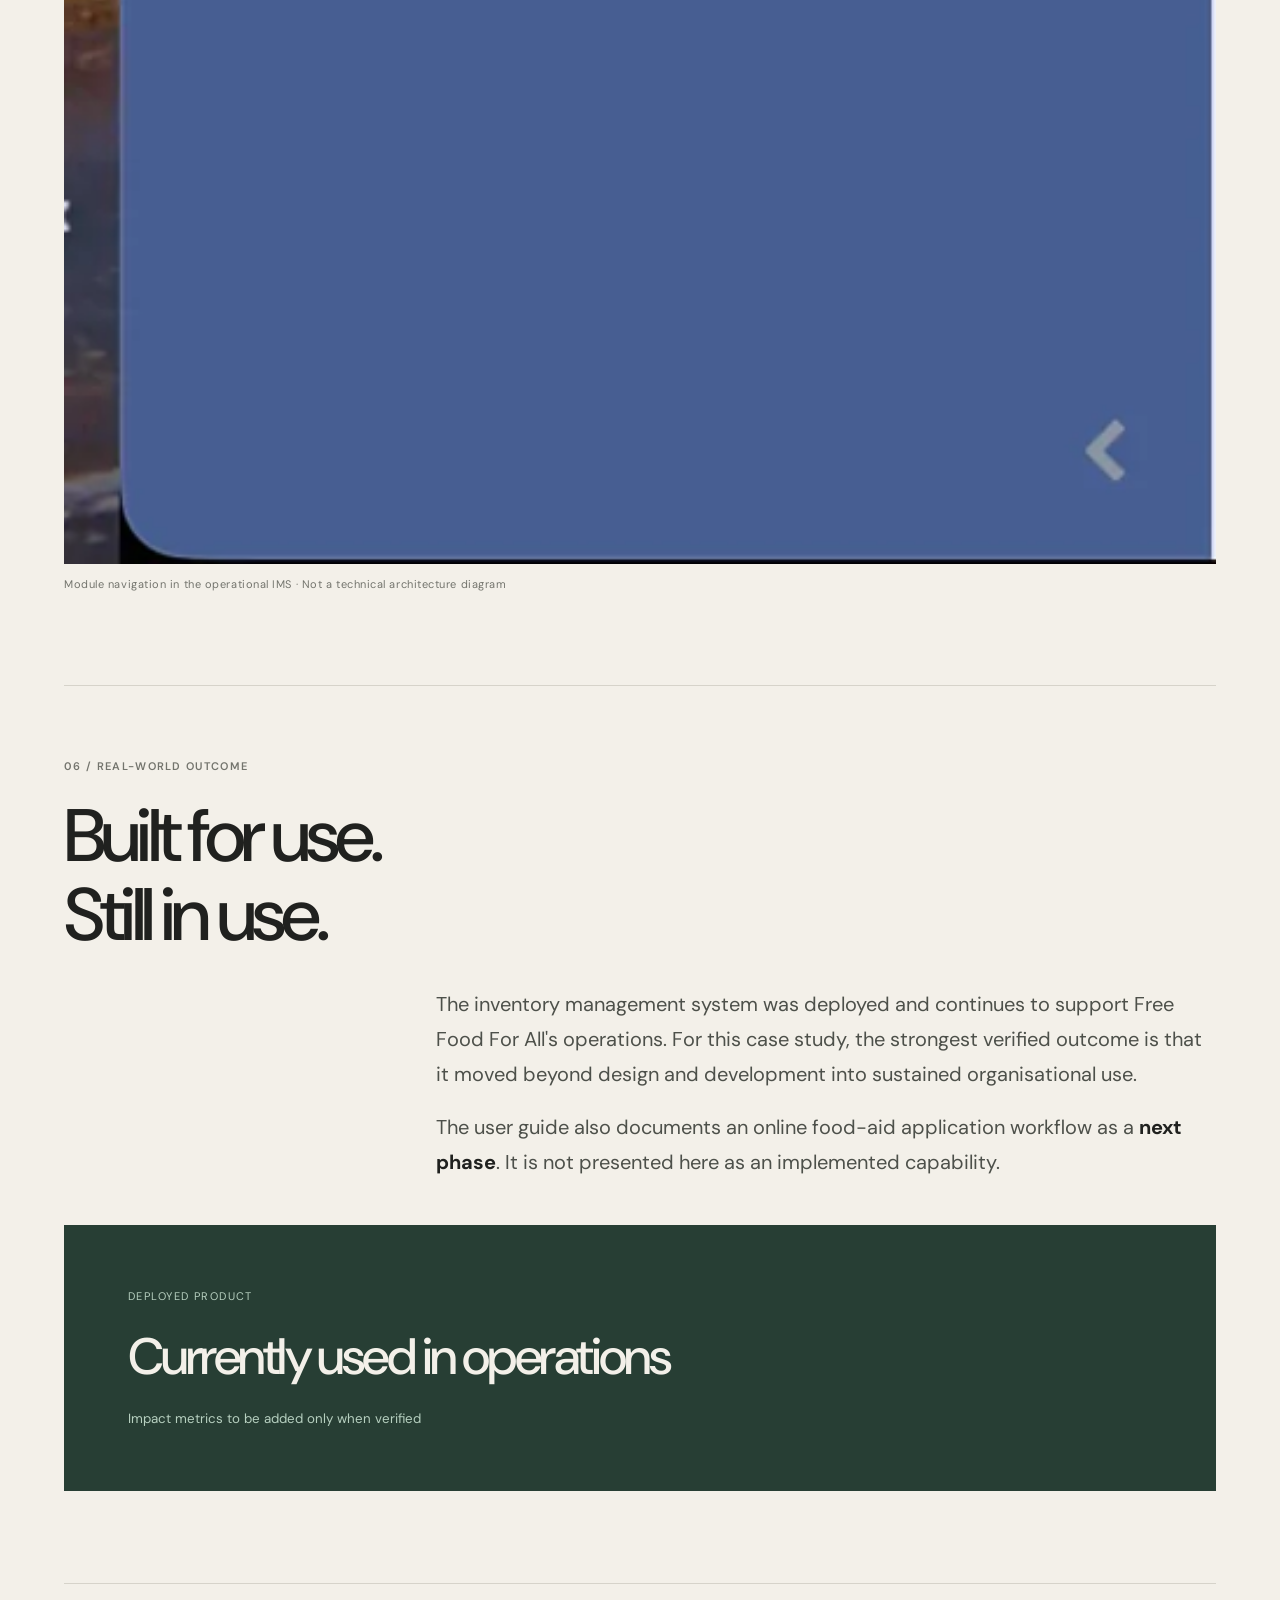
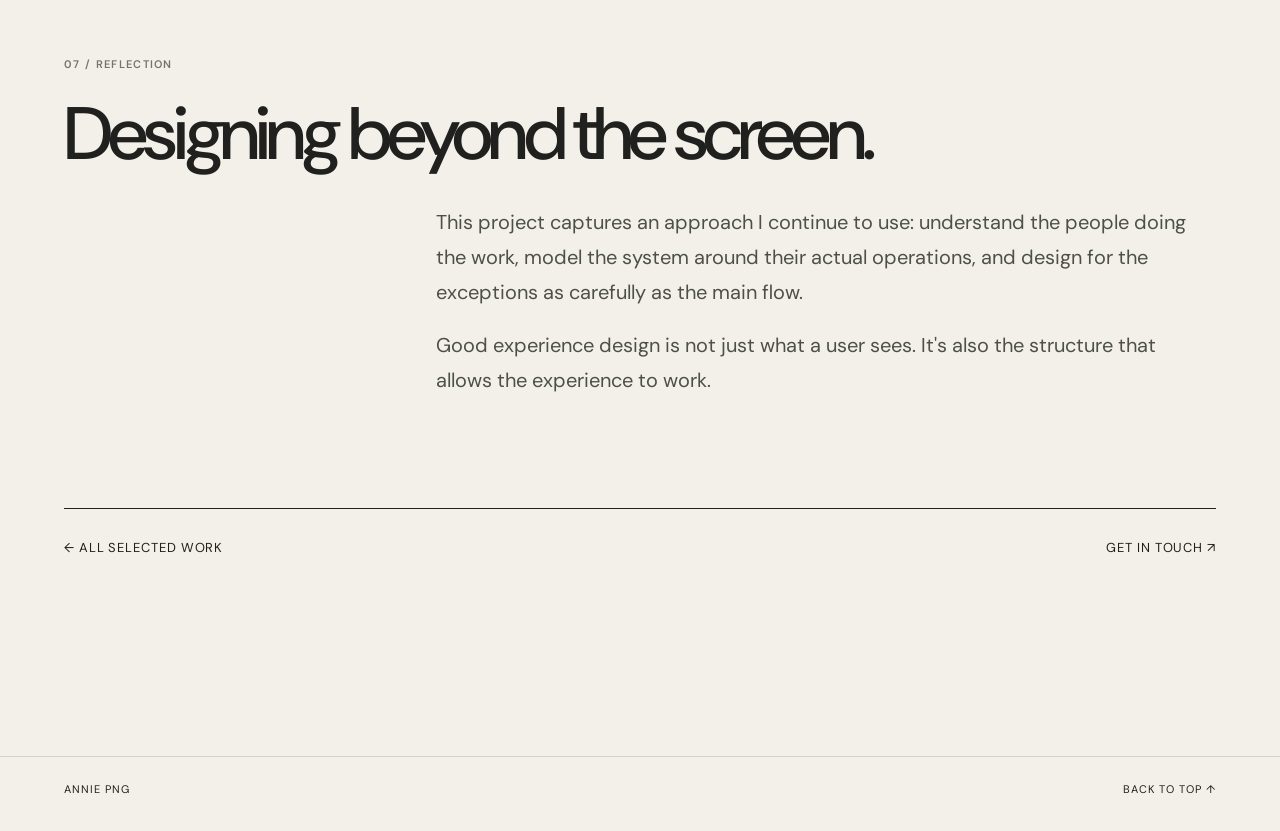
==== commit ea3a47b8: "Add files via upload" ====
--- a/work/fffa.html
+++ b/work/fffa.html
@@ -2,13 +2,13 @@
 <html lang="en"><head><meta charset="utf-8"><meta name="viewport" content="width=device-width,initial-scale=1"><meta name="theme-color" content="#f3f0e9"><title>Free Food For All — Annie Png</title><meta name="description" content="How I designed, architected and built an operational inventory and food-aid distribution system for Free Food For All."><link rel="stylesheet" href="../styles.css"></head>
 <body><header class="site-header shell"><a class="brand" href="../">ANNIE PNG<span>.</span></a><nav><a href="../#work">Work</a><a href="../#approach">Approach</a><a href="../#about">About</a></nav></header>
 <main class="case shell fffa-case"><a class="back-link" href="../#work">← All work</a><p class="eyebrow">CASE STUDY / OPERATIONS × PRODUCT × ENGINEERING</p><h1>Free Food<br>For All<span class="fffa-dot">.</span></h1><p class="deck">Designing the infrastructure behind food aid.</p><p class="fffa-intro">A connected inventory and distribution management system supporting the operational work behind getting food aid to the people who need it.</p>
-<figure class="fffa-cover"><img src="../assets/fffa/hero.webp" alt="FFFA inventory management system overview" onerror="this.style.display='none';this.nextElementSibling.style.display='flex'"><div class="fffa-missing" style="display:none"><span>01 / HERO ASSET</span><strong>Food aid is a system of people, stock and decisions.</strong><small>Upload assets/fffa/hero.webp — ideally an anonymised inventory dashboard</small></div><figcaption>Free Food For All · Inventory Management System</figcaption></figure>
+<figure class="fffa-cover"><img src="../assets/fffa/hero.webp" alt="FFFA inventory management portal modern interface redesign concept" onerror="this.style.display='none';this.nextElementSibling.style.display='flex'"><div class="fffa-missing" style="display:none"><span>01 / HERO ASSET</span><strong>Food aid is a system of people, stock and decisions.</strong><small>Upload assets/fffa/hero.webp — ideally an anonymised inventory dashboard</small></div><figcaption>FFFA IMS · Proposed visual refresh of the portal, recreated for this portfolio. Illustrative figures; not a screenshot of the deployed UI.</figcaption></figure>
 <div class="case-meta"><div><span>MY ROLE</span><strong>Lead Designer · System Architect · Full-Stack Developer</strong></div><div><span>TYPE</span><strong>Operational platform · Inventory and distribution</strong></div><div><span>STATUS</span><strong>Deployed · In operational use</strong></div></div>
 <section class="fffa-section"><p class="eyebrow">01 / THE CONTEXT</p><h2>Food aid doesn't end at a donation.</h2><div class="fffa-copy"><p>Behind each delivery is a chain of coordination: suppliers and donors, stock intake, programme allocation, beneficiary records, warehouse movements and delivery outcomes.</p><p>Free Food For All needed an operational system that could represent these interconnected activities coherently, rather than treating inventory, programmes and deliveries as unrelated tasks.</p><p class="fffa-small">The scope and flows below are grounded in the FFFA IMS user guide. Specific operational performance gains have not been independently measured for this case study.</p></div></section>
-<section class="fffa-section"><p class="eyebrow">02 / THE SYSTEM</p><h2>Two supply paths.<br>One operational picture.</h2><div class="fffa-copy"><p>The system supports two distinct sources of food aid — <strong>purchased food</strong> and <strong>donations-in-kind</strong>. They have different intake and allocation steps, but both require reliable stock and delivery records.</p></div><div class="fffa-paths"><article><span>PATH A / PURCHASED FOOD</span><h3>Procure → receive → distribute</h3><ol><li>Set up suppliers, items and packing lists</li><li>Manage programmes and client records</li><li>Generate purchase orders</li><li>Record received stock and warehouse balances</li><li>Generate and track monthly deliveries</li><li>Return failed-delivery items to inventory</li></ol></article><article><span>PATH B / DONATIONS-IN-KIND</span><h3>Receive → allocate → distribute</h3><ol><li>Set up programmes, zones and zone contacts</li><li>Record donor sources</li><li>Receive and consolidate donated stock</li><li>Allocate donations to programmes</li><li>Track outbound donated-food deliveries</li><li>Maintain stock-out accounting records</li></ol></article></div><figure class="fffa-figure"><img loading="lazy" src="../assets/fffa/workflow.webp" alt="FFFA purchased and donated food operational workflow" onerror="this.style.display='none';this.nextElementSibling.style.display='flex'"><div class="fffa-missing" style="display:none"><span>02 / SYSTEM MAP</span><strong>Purchased food and donations-in-kind workflow</strong><small>Upload assets/fffa/workflow.webp — sanitised diagram from user guide, or a redrawn version</small></div><figcaption>Operational architecture · Two intake pathways, connected inventory and outbound processes</figcaption></figure></section>
+<section class="fffa-section"><p class="eyebrow">02 / THE SYSTEM</p><h2>Two supply paths.<br>One operational picture.</h2><div class="fffa-copy"><p>The system supports two distinct sources of food aid — <strong>purchased food</strong> and <strong>donations-in-kind</strong>. They have different intake and allocation steps, but both require reliable stock and delivery records.</p></div><div class="fffa-paths"><article><span>PATH A / PURCHASED FOOD</span><h3>Procure → receive → distribute</h3><ol><li>Set up suppliers, items and packing lists</li><li>Manage programmes and client records</li><li>Generate purchase orders</li><li>Record received stock and warehouse balances</li><li>Generate and track monthly deliveries</li><li>Return failed-delivery items to inventory</li></ol></article><article><span>PATH B / DONATIONS-IN-KIND</span><h3>Receive → allocate → distribute</h3><ol><li>Set up programmes, zones and zone contacts</li><li>Record donor sources</li><li>Receive and consolidate donated stock</li><li>Allocate donations to programmes</li><li>Track outbound donated-food deliveries</li><li>Maintain stock-out accounting records</li></ol></article></div><figure class="fffa-figure"><img loading="lazy" src="../assets/fffa/purchased-workflow.webp" alt="FFFA purchased and donated food operational workflow" onerror="this.style.display='none';this.nextElementSibling.style.display='flex'"><div class="fffa-missing" style="display:none"><span>02 / SYSTEM MAP</span><strong>Purchased food and donations-in-kind workflow</strong><small>Upload assets/fffa/workflow.webp — sanitised diagram from user guide, or a redrawn version</small></div><figcaption>Purchased-food programme workflow · Actual IMS screenshot (historical interface)</figcaption></figure><figure class="fffa-figure"><img loading="lazy" src="../assets/fffa/donated-workflow.webp" alt="Donated-food programme stock-in and allocation workflow"><figcaption>Donations-in-kind workflow · Actual IMS screenshot (historical interface)</figcaption></figure></section>
 <section class="fffa-section"><p class="eyebrow">03 / DESIGNING FOR OPERATIONS</p><h2>Making each handoff visible.</h2><div class="fffa-copy"><p>The challenge was not simply to display stock totals. Each handoff needed a clear state, ownership and next action — especially where inventory accounting differs from real-time delivery tracking.</p></div><div class="fffa-decisions"><article><span>01</span><div><h3>Procurement and receiving</h3><p>Purchase orders, receivables and stock balances form a traceable path from planned supply to confirmed inventory.</p></div></article><article><span>02</span><div><h3>Programme and beneficiary coordination</h3><p>Client and zone records connect the inventory workflow to the programmes and people receiving aid.</p></div></article><article><span>03</span><div><h3>Delivery exceptions</h3><p>Failed deliveries are not a dead end. The workflow routes undelivered items back through an unpacking and stock-in process.</p></div></article><article><span>04</span><div><h3>Operational versus accounting views</h3><p>Outbound delivery tracking records delivery status, while 3PL stock-out records represent inventory drawn down for accounting.</p></div></article></div></section>
-<section class="fffa-section"><p class="eyebrow">04 / THE INTERFACE</p><h2>From complex workflows to usable tools.</h2><div class="fffa-copy"><p>The interface needs to help operational users find records, understand the current state of stock, and take the right next action without losing context.</p></div><div class="fffa-gallery"><figure><img loading="lazy" src="../assets/fffa/dashboard.webp" alt="FFFA operational dashboard" onerror="this.style.display='none';this.nextElementSibling.style.display='flex'"><div class="fffa-missing" style="display:none"><span>03 / PRODUCT SCREEN</span><strong>Operational dashboard</strong><small>dashboard.webp</small></div><figcaption>Dashboard / overview — select a screen that shows the breadth of the system</figcaption></figure><figure><img loading="lazy" src="../assets/fffa/inventory.webp" alt="FFFA inventory and stock tracking screen" onerror="this.style.display='none';this.nextElementSibling.style.display='flex'"><div class="fffa-missing" style="display:none"><span>04 / PRODUCT SCREEN</span><strong>Inventory and receiving</strong><small>inventory.webp</small></div><figcaption>Inventory / stock movement — demonstrate operational detail</figcaption></figure><figure><img loading="lazy" src="../assets/fffa/delivery.webp" alt="FFFA delivery tracking screen" onerror="this.style.display='none';this.nextElementSibling.style.display='flex'"><div class="fffa-missing" style="display:none"><span>05 / PRODUCT SCREEN</span><strong>Delivery and exceptions</strong><small>delivery.webp</small></div><figcaption>Delivery tracking / exceptions — show how the system handles real outcomes</figcaption></figure></div></section>
-<section class="fffa-section"><p class="eyebrow">05 / ENGINEERING OWNERSHIP</p><h2>I designed the system.<br>And built it.</h2><div class="fffa-copy"><p>My contribution crossed the usual boundary between design and development. As lead designer, system architect and full-stack developer, I was responsible for translating the operational model into a coherent product and working software.</p><p>That meant considering the structure of records, relationships between workflows, data handoffs and what happens when real-world operations don't follow the happy path.</p><p class="fffa-small">Technical stack, integration details and specific architecture decisions can be added once verified. This page intentionally avoids claiming technologies or integrations not established by the source material.</p></div><figure class="fffa-figure"><img loading="lazy" src="../assets/fffa/architecture.webp" alt="FFFA system architecture or data relationship diagram" onerror="this.style.display='none';this.nextElementSibling.style.display='flex'"><div class="fffa-missing" style="display:none"><span>06 / ARCHITECTURE ASSET</span><strong>System components and data relationships</strong><small>architecture.webp — optional; only publish an approved, non-sensitive diagram</small></div><figcaption>System architecture / data model — optional supporting evidence</figcaption></figure></section>
+<section class="fffa-section"><p class="eyebrow">04 / THE INTERFACE</p><h2>From complex workflows to usable tools.</h2><div class="fffa-copy"><p>The hero visual is a <strong>portfolio recreation of a modernised IMS interface</strong>, based on the modules and operational information in the project. It is not presented as a screenshot of the currently deployed portal. The screenshots below document the actual operational interface.</p></div><div class="fffa-copy"><p>The interface needs to help operational users find records, understand the current state of stock, and take the right next action without losing context.</p></div><div class="fffa-gallery"><figure><img loading="lazy" src="../assets/fffa/inbound.webp" alt="FFFA operational dashboard" onerror="this.style.display='none';this.nextElementSibling.style.display='flex'"><div class="fffa-missing" style="display:none"><span>03 / PRODUCT SCREEN</span><strong>Operational dashboard</strong><small>dashboard.webp</small></div><figcaption>Inbound dashboard · Actual operational interface</figcaption></figure><figure><img loading="lazy" src="../assets/fffa/donated-workflow.webp" alt="FFFA inventory and stock tracking screen" onerror="this.style.display='none';this.nextElementSibling.style.display='flex'"><div class="fffa-missing" style="display:none"><span>04 / PRODUCT SCREEN</span><strong>Inventory and receiving</strong><small>inventory.webp</small></div><figcaption>Donated-food programme and inventory workflow · Actual operational interface</figcaption></figure><figure><img loading="lazy" src="../assets/fffa/outbound.webp" alt="FFFA delivery tracking screen" onerror="this.style.display='none';this.nextElementSibling.style.display='flex'"><div class="fffa-missing" style="display:none"><span>05 / PRODUCT SCREEN</span><strong>Delivery and exceptions</strong><small>delivery.webp</small></div><figcaption>Outbound delivery generation and tracking · Actual operational interface</figcaption></figure></div></section>
+<section class="fffa-section"><p class="eyebrow">05 / ENGINEERING OWNERSHIP</p><h2>I designed the system.<br>And built it.</h2><div class="fffa-copy"><p>My contribution crossed the usual boundary between design and development. As lead designer, system architect and full-stack developer, I was responsible for translating the operational model into a coherent product and working software.</p><p>That meant considering the structure of records, relationships between workflows, data handoffs and what happens when real-world operations don't follow the happy path.</p><p class="fffa-small">The navigation screenshot illustrates functional scope, not the underlying technical architecture. Technical stack and integration details can be added once verified.</p></div><figure class="fffa-figure"><img loading="lazy" src="../assets/fffa/navigation.webp" alt="FFFA system architecture or data relationship diagram" onerror="this.style.display='none';this.nextElementSibling.style.display='flex'"><div class="fffa-missing" style="display:none"><span>06 / ARCHITECTURE ASSET</span><strong>System components and data relationships</strong><small>architecture.webp — optional; only publish an approved, non-sensitive diagram</small></div><figcaption>Module navigation in the operational IMS · Not a technical architecture diagram</figcaption></figure></section>
 <section class="fffa-section"><p class="eyebrow">06 / REAL-WORLD OUTCOME</p><h2>Built for use.<br>Still in use.</h2><div class="fffa-copy"><p>The inventory management system was deployed and continues to support Free Food For All's operations. For this case study, the strongest verified outcome is that it moved beyond design and development into sustained organisational use.</p><p>The user guide also documents an online food-aid application workflow as a <strong>next phase</strong>. It is not presented here as an implemented capability.</p></div><div class="fffa-outcome"><span>DEPLOYED PRODUCT</span><strong>Currently used in operations</strong><small>Impact metrics to be added only when verified</small></div></section>
 <section class="fffa-section"><p class="eyebrow">07 / REFLECTION</p><h2>Designing beyond the screen.</h2><div class="fffa-copy"><p>This project captures an approach I continue to use: understand the people doing the work, model the system around their actual operations, and design for the exceptions as carefully as the main flow.</p><p>Good experience design is not just what a user sees. It's also the structure that allows the experience to work.</p></div></section>
 <div class="fffa-end"><a href="../#work">← All selected work</a><a href="mailto:anniepng_95@hotmail.com">Get in touch ↗</a></div></main><footer class="shell"><span>ANNIE PNG</span><a href="../#top">BACK TO TOP ↑</a></footer></body></html>
--- a/styles.css
+++ b/styles.css
@@ -3,3 +3,5 @@
 
 /* Propel editorial case study */
 .propel-period{color:#7845fb}.propel-hero{margin:55px 0 0;background:#e9e7e5;overflow:hidden}.propel-hero img{display:block;width:100%;height:auto}.propel-case figure{margin-left:0;margin-right:0}.propel-case figcaption{padding:12px 0 0;font-size:11px;letter-spacing:.07em;color:var(--muted);text-transform:uppercase}.propel-story{border-top:1px solid var(--line);padding:58px 0 85px}.propel-story>h2{font-size:clamp(34px,5vw,66px);letter-spacing:-.065em;line-height:1.09;font-weight:500;max-width:850px;margin:22px 0 28px}.propel-story>p:not(.eyebrow){font-size:clamp(16px,1.6vw,20px);line-height:1.7;max-width:850px;color:#55554f}.propel-story figure{margin-top:45px}.propel-story img{width:100%;height:auto;display:block;border:1px solid #e3e1db;background:white}.research-grid{display:grid;grid-template-columns:repeat(2,minmax(0,1fr));gap:12px;margin:42px 0 22px}.research-grid article{background:#eae6dd;padding:30px;min-height:200px}.research-grid article span,.propel-contact span{font-size:11px;letter-spacing:.12em;color:var(--muted)}.research-grid h3{font-size:25px;letter-spacing:-.04em;font-weight:500;margin:20px 0 10px}.research-grid p{font-size:15px;line-height:1.6;color:#55554f;margin:0}.propel-story .propel-caveat{font-size:12px!important;color:var(--muted)!important}.propel-gallery{display:grid;gap:24px;margin-top:45px}.propel-gallery.two{grid-template-columns:1fr 1fr}.propel-gallery figure{margin:0;min-width:0}.propel-contact{border-top:1px solid var(--ink);padding:38px 0 70px;display:flex;align-items:center;justify-content:space-between;gap:20px}.propel-contact a{font-size:clamp(25px,4vw,52px);letter-spacing:-.06em}@media(max-width:780px){.propel-story{padding:42px 0 65px}.research-grid,.propel-gallery.two{grid-template-columns:1fr}.research-grid article{min-height:0}.propel-contact{align-items:start;flex-direction:column}}
+/* FFFA case study â€” append to the bottom of the existing styles.css */
+.fffa-case{max-width:1440px}.fffa-case h1{font-size:clamp(72px,11vw,156px);line-height:.92}.fffa-dot{color:#5b826c}.fffa-intro{max-width:780px;font-size:clamp(17px,2vw,23px);line-height:1.55;margin:30px 0 0}.fffa-cover{margin:58px 0 0}.fffa-cover img,.fffa-figure img,.fffa-gallery img{display:block;width:100%;height:auto}.fffa-cover figcaption,.fffa-figure figcaption,.fffa-gallery figcaption{font-size:11px;letter-spacing:.05em;color:var(--muted);line-height:1.5;margin-top:12px}.fffa-missing{background:#d9e3de;color:#254c3c;min-height:320px;padding:clamp(25px,5vw,65px);display:flex;flex-direction:column;justify-content:space-between;gap:35px}.fffa-cover .fffa-missing{min-height:460px}.fffa-missing span{font-size:11px;letter-spacing:.13em}.fffa-missing strong{font-weight:500;font-size:clamp(28px,4.5vw,64px);letter-spacing:-.055em;line-height:1.05;max-width:790px}.fffa-missing small{font-size:12px;line-height:1.5}.fffa-section{border-top:1px solid var(--line);padding:62px 0 92px}.fffa-section h2{font-weight:500;font-size:clamp(37px,5.8vw,76px);line-height:1.07;letter-spacing:-.065em;max-width:950px;margin:23px 0 32px}.fffa-copy{max-width:780px;margin-left:auto}.fffa-copy p{font-size:clamp(17px,1.7vw,20px);line-height:1.75;color:#4d504a;margin:0 0 18px}.fffa-copy strong{color:var(--ink)}.fffa-copy .fffa-small{font-size:13px;color:var(--muted)}.fffa-paths{display:grid;grid-template-columns:1fr 1fr;gap:18px;margin:50px 0}.fffa-paths article{background:#e7e9df;padding:clamp(24px,3vw,42px)}.fffa-paths article:nth-child(2){background:#e2e8e6}.fffa-paths article>span,.fffa-outcome>span{font-size:11px;letter-spacing:.13em;color:#60756a}.fffa-paths h3{font-size:clamp(24px,2.6vw,36px);font-weight:500;letter-spacing:-.04em;margin:26px 0}.fffa-paths ol{padding-left:22px;margin:0}.fffa-paths li{font-size:15px;line-height:1.7;padding:5px 0}.fffa-figure{margin:40px 0 0}.fffa-decisions{margin:48px 0 0;border-top:1px solid var(--line)}.fffa-decisions article{display:grid;grid-template-columns:70px 1fr;gap:20px;padding:24px 0;border-bottom:1px solid var(--line)}.fffa-decisions article>span{font-size:12px;color:#68826f}.fffa-decisions h3{font-weight:500;letter-spacing:-.035em;font-size:clamp(21px,2.5vw,31px);margin:0 0 8px}.fffa-decisions p{font-size:16px;line-height:1.6;max-width:750px;margin:0;color:#5a5d55}.fffa-gallery{display:grid;grid-template-columns:1fr 1fr;gap:30px 20px;margin-top:45px}.fffa-gallery figure{min-width:0;margin:0}.fffa-gallery figure:first-child{grid-column:1/-1}.fffa-gallery .fffa-missing{min-height:280px}.fffa-outcome{margin:45px 0 0;background:#273e34;color:#f3f0e9;padding:clamp(32px,5vw,65px);display:flex;flex-direction:column;gap:20px}.fffa-outcome>span{color:#b7d0c0}.fffa-outcome strong{font-size:clamp(28px,4vw,54px);font-weight:500;letter-spacing:-.05em}.fffa-outcome small{color:#b7d0c0}.fffa-end{display:flex;justify-content:space-between;gap:20px;border-top:1px solid var(--ink);padding:30px 0 80px;font-size:13px;text-transform:uppercase;letter-spacing:.07em}@media(max-width:780px){.fffa-case h1{font-size:clamp(60px,13vw,100px)}.fffa-cover .fffa-missing{min-height:300px}.fffa-section{padding:43px 0 65px}.fffa-copy{margin-left:0}.fffa-paths,.fffa-gallery{grid-template-columns:1fr}.fffa-gallery figure:first-child{grid-column:auto}.fffa-decisions article{grid-template-columns:35px 1fr;gap:12px}.fffa-end{flex-direction:column}}
